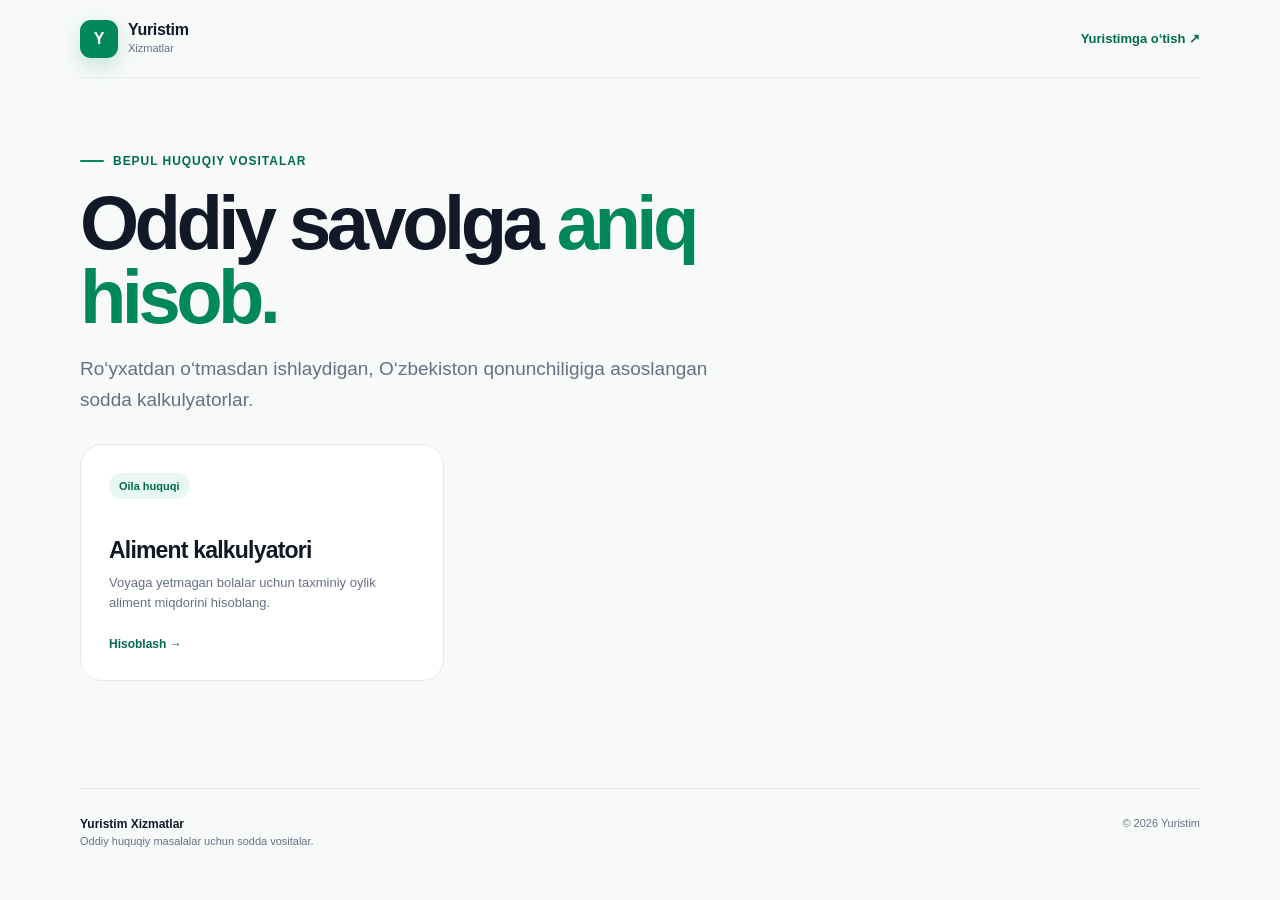
==== index.html @ b0493b4a "feat: add aliment calculator" ====
<!doctype html>
<html lang="uz">
<head>
  <meta charset="utf-8" />
  <meta name="viewport" content="width=device-width,initial-scale=1" />
  <meta name="theme-color" content="#00875A" />
  <title>Yuristim Xizmatlar</title>
  <meta name="description" content="O‘zbekiston qonunchiligiga asoslangan bepul va sodda yuridik kalkulyatorlar." />
  <link rel="canonical" href="https://xizmatlar.yuristim.uz/" />
  <link rel="stylesheet" href="/styles.css" />
</head>
<body>
  <header class="site-header">
    <a class="brand" href="/" aria-label="Yuristim Xizmatlar">
      <span class="brand-mark">Y</span><span><b>Yuristim</b><small>Xizmatlar</small></span>
    </a>
    <a class="header-link" href="https://yuristim.uz">Yuristimga o‘tish <span aria-hidden="true">↗</span></a>
  </header>
  <main class="page-wrap home-wrap">
    <section class="hero home-hero">
      <div class="eyebrow"><span></span> Bepul huquqiy vositalar</div>
      <h1>Oddiy savolga <em>aniq hisob.</em></h1>
      <p>Ro‘yxatdan o‘tmasdan ishlaydigan, O‘zbekiston qonunchiligiga asoslangan sodda kalkulyatorlar.</p>
    </section>
    <section class="service-grid" aria-label="Xizmatlar">
      <a class="service-card" href="/aliment">
        <span class="service-badge">Oila huquqi</span>
        <h2>Aliment kalkulyatori</h2>
        <p>Voyaga yetmagan bolalar uchun taxminiy oylik aliment miqdorini hisoblang.</p>
        <span class="service-action">Hisoblash →</span>
      </a>
    </section>
  </main>
  <footer><div><b>Yuristim Xizmatlar</b><span>Oddiy huquqiy masalalar uchun sodda vositalar.</span></div><span>© 2026 Yuristim</span></footer>
</body>
</html>
---- styles.css ----
:root{--green:#00875a;--green-dark:#006b4f;--mint:#e8f8f1;--mint-2:#f4fcf8;--ink:#111827;--muted:#667085;--line:#e4e9e7;--surface:#fff;--bg:#f7faf8}*{box-sizing:border-box}html{scroll-behavior:smooth}body{margin:0;color:var(--ink);background:var(--bg);font-family:Inter,ui-sans-serif,-apple-system,BlinkMacSystemFont,"Segoe UI",sans-serif;-webkit-font-smoothing:antialiased}a{color:inherit;text-decoration:none}button,input{font:inherit}button{-webkit-tap-highlight-color:transparent}.site-header{width:min(1120px,calc(100% - 32px));margin:0 auto;min-height:78px;display:flex;align-items:center;justify-content:space-between;border-bottom:1px solid rgba(17,24,39,.06)}.brand{display:inline-flex;align-items:center;gap:10px}.brand-mark{width:38px;height:38px;border-radius:11px;display:grid;place-items:center;color:#fff;background:var(--green);font-weight:800;box-shadow:0 8px 20px rgba(0,135,90,.2)}.brand>span:last-child{display:flex;flex-direction:column;line-height:1.05}.brand b{font-size:16px;letter-spacing:-.02em}.brand small{margin-top:4px;color:var(--muted);font-size:11px}.header-link{font-size:13px;color:var(--green-dark);font-weight:700}.page-wrap{width:min(1120px,calc(100% - 32px));margin:0 auto}.hero{max-width:800px;padding:76px 0 40px}.eyebrow{display:flex;align-items:center;gap:9px;color:var(--green-dark);font-size:12px;font-weight:800;text-transform:uppercase;letter-spacing:.08em}.eyebrow span{width:24px;height:2px;background:var(--green);border-radius:99px}.hero h1{margin:18px 0;font-size:clamp(44px,8vw,76px);line-height:.98;letter-spacing:-.06em}.hero h1 em{color:var(--green);font-style:normal}.hero>p{max-width:680px;margin:0;color:var(--muted);font-size:clamp(16px,2.4vw,19px);line-height:1.65}.hero-meta{margin-top:24px;display:flex;flex-wrap:wrap;gap:10px 20px;color:#475467;font-size:13px}.home-wrap{min-height:calc(100vh - 190px)}.home-hero{padding-bottom:28px}.service-grid{display:grid;grid-template-columns:repeat(3,1fr);gap:14px;padding-bottom:80px}.service-card{display:block;min-height:230px;padding:28px;border:1px solid var(--line);border-radius:22px;background:#fff;transition:.18s ease}.service-card:hover{transform:translateY(-2px);border-color:#badfce;box-shadow:0 18px 45px rgba(16,41,31,.07)}.service-badge,.card-kicker,.law-number{display:inline-flex;padding:7px 10px;border-radius:999px;color:var(--green-dark);background:var(--mint);font-size:11px;font-weight:800}.service-card h2{margin:38px 0 9px;font-size:23px;letter-spacing:-.035em}.service-card p{margin:0;color:var(--muted);line-height:1.55;font-size:13px}.service-action{display:inline-block;margin-top:24px;color:var(--green-dark);font-size:12px;font-weight:800}.calculator-shell{display:grid;grid-template-columns:minmax(0,1.16fr) minmax(320px,.84fr);gap:22px;align-items:start;margin:18px 0 104px}.calculator-card,.result-card{background:var(--surface);border:1px solid var(--line);border-radius:26px;box-shadow:0 18px 60px rgba(16,41,31,.06)}.calculator-card{padding:34px}.calculator-card h2{margin:18px 0 8px;font-size:30px;letter-spacing:-.035em}.card-lead{margin:0 0 28px;color:var(--muted);line-height:1.55;font-size:14px}.calculator-form{display:grid;gap:24px}.field{display:grid;gap:9px}.field>span,.field legend{font-size:13px;font-weight:750}.field small{color:var(--muted);font-size:11px;line-height:1.45}.fieldset-reset{border:0;padding:0;margin:0;min-width:0}.fieldset-reset legend{margin-bottom:10px}.money-input{height:58px;border:1px solid #d8dfdc;border-radius:15px;display:flex;align-items:center;background:#fff;transition:.18s ease}.money-input:focus-within{border-color:var(--green);box-shadow:0 0 0 4px rgba(0,135,90,.1)}.money-input input{min-width:0;width:100%;border:0;outline:0;background:transparent;padding:0 14px;font-weight:750;font-size:18px;color:var(--ink)}.money-input>span{padding-right:14px;color:var(--muted);font-size:13px;white-space:nowrap}.preset-row{display:flex;flex-wrap:wrap;gap:7px;margin-top:-14px}.preset{border:1px solid var(--line);background:#fafcfb;color:#475467;border-radius:9px;padding:6px 10px;font-size:11px;cursor:pointer}.preset:hover{border-color:#b8cec5;color:var(--green-dark)}.stepper{display:grid;grid-template-columns:52px 1fr 52px;gap:8px;align-items:stretch}.stepper button{border:1px solid var(--line);background:#f7faf8;border-radius:13px;font-size:22px;color:var(--green-dark);font-weight:700;cursor:pointer}.stepper button:disabled{opacity:.35;cursor:not-allowed}.stepper div{min-height:56px;display:flex;align-items:center;justify-content:center;gap:8px;border:1px solid #d8dfdc;border-radius:13px;background:#fff}.stepper strong{font-size:22px;letter-spacing:-.03em}.stepper span{color:var(--muted);font-size:12px}.radio-grid{display:grid;grid-template-columns:1fr 1fr;gap:10px}.radio-card{position:relative;display:flex;gap:10px;min-height:80px;padding:14px;border:1px solid var(--line);border-radius:14px;cursor:pointer;background:#fff}.radio-card.selected{border-color:var(--green);background:var(--mint-2);box-shadow:inset 0 0 0 1px var(--green)}.radio-card input{accent-color:var(--green);margin:2px 0 0}.radio-card span{display:flex;flex-direction:column;gap:5px}.radio-card b{font-size:13px}.radio-card small{font-size:10.5px}.primary-button{height:56px;border:0;border-radius:15px;color:#fff;background:var(--green);font-weight:800;cursor:pointer;box-shadow:0 10px 26px rgba(0,135,90,.2);transition:.18s ease}.primary-button:hover{background:var(--green-dark);transform:translateY(-1px)}.primary-button:active{transform:translateY(0)}.result-card{position:sticky;top:18px;overflow:hidden;padding:32px;background:linear-gradient(160deg,#0b251c 0%,#071812 100%);border-color:rgba(255,255,255,.08);color:#fff}.result-label{color:#9fd7c3;font-size:12px;font-weight:800;text-transform:uppercase;letter-spacing:.08em}.result-amount{margin-top:12px;font-size:clamp(34px,5vw,50px);font-weight:850;letter-spacing:-.055em;line-height:1}.result-caption{margin-top:8px;color:#99aaa4;font-size:12px}.result-grid{grid-template-columns:1fr 1fr;gap:10px;margin:28px 0 18px}.result-grid:not([hidden]){display:grid}.result-grid div{padding:14px;border-radius:13px;background:rgba(255,255,255,.06);border:1px solid rgba(255,255,255,.07)}.result-grid span,.result-grid b{display:block}.result-grid span{color:#9baba5;font-size:10px;margin-bottom:6px}.result-grid b{font-size:13px}.notice{display:grid;gap:6px;margin-top:10px;padding:14px;background:rgba(98,203,163,.09);border:1px solid rgba(98,203,163,.17);border-radius:13px}.notice[hidden]{display:none}.notice b{font-size:12px;color:#c5f0e0}.notice span{font-size:10.5px;line-height:1.5;color:#9fb1aa}.notice-amber{background:rgba(245,183,48,.08);border-color:rgba(245,183,48,.18)}.notice-amber b{color:#ffe4a1}.minimum-box{margin-top:18px;padding-top:18px;border-top:1px solid rgba(255,255,255,.1);display:grid;gap:5px}.minimum-box span,.minimum-box small{color:#93a59e;font-size:10px}.minimum-box b{font-size:14px}.legal-section,.faq-section{margin:0 0 92px}.section-heading{max-width:700px;margin-bottom:30px}.section-heading h2{margin:13px 0 10px;font-size:clamp(30px,5vw,46px);letter-spacing:-.045em}.section-heading p{color:var(--muted);line-height:1.6}.section-heading.compact{margin-bottom:20px}.law-grid{display:grid;grid-template-columns:repeat(3,1fr);gap:13px}.law-card{min-height:220px;padding:24px;background:#fff;border:1px solid var(--line);border-radius:19px}.law-card.featured{background:var(--mint-2);border-color:#bfe9d8}.law-number{padding:6px 8px;border-radius:8px;font-size:10px}.law-card h3{margin:30px 0 8px;font-size:18px;letter-spacing:-.025em}.law-card p{margin:0;color:var(--muted);line-height:1.55;font-size:12.5px}.source-row{display:flex;gap:12px;flex-wrap:wrap;margin-top:18px}.source-row a{color:var(--green-dark);font-size:12px;font-weight:750;border-bottom:1px solid #a6d8c6;padding-bottom:2px}.disclaimer{margin:0 0 92px;display:flex;gap:18px;padding:24px;background:#fff;border:1px solid var(--line);border-radius:18px}.disclaimer-icon{flex:0 0 34px;width:34px;height:34px;border-radius:50%;display:grid;place-items:center;background:var(--mint);color:var(--green-dark);font-family:Georgia,serif;font-weight:700}.disclaimer h2{margin:2px 0 7px;font-size:15px}.disclaimer p{margin:0;color:var(--muted);font-size:12px;line-height:1.6}.faq-list{display:grid;gap:9px}.faq-list details{background:#fff;border:1px solid var(--line);border-radius:15px;padding:0 18px}.faq-list summary{min-height:58px;display:flex;align-items:center;justify-content:space-between;gap:16px;cursor:pointer;list-style:none;font-size:13px;font-weight:750}.faq-list summary::-webkit-details-marker{display:none}.faq-list summary span{color:var(--green);font-size:20px;font-weight:400;transition:transform .2s ease}.faq-list details[open] summary span{transform:rotate(45deg)}.faq-list p{margin:-3px 0 18px;max-width:760px;color:var(--muted);font-size:12px;line-height:1.6}footer{width:min(1120px,calc(100% - 32px));margin:0 auto;padding:28px 0 36px;border-top:1px solid var(--line);display:flex;justify-content:space-between;gap:20px;color:var(--muted);font-size:11px}footer div{display:flex;flex-direction:column;gap:4px}footer b{color:var(--ink);font-size:12px}@media(max-width:820px){.hero{padding-top:52px}.calculator-shell{grid-template-columns:1fr;margin-bottom:82px}.result-card{position:static}.law-grid,.service-grid{grid-template-columns:1fr 1fr}}@media(max-width:560px){.site-header,.page-wrap,footer{width:min(100% - 24px,1120px)}.site-header{min-height:68px}.header-link{font-size:11px}.hero{padding:44px 0 28px}.hero h1{font-size:48px}.hero-meta{display:grid;gap:7px}.calculator-card,.result-card{border-radius:20px}.calculator-card{padding:22px 18px}.result-card{padding:24px 20px}.radio-grid,.law-grid,.service-grid{grid-template-columns:1fr}.law-card{min-height:auto}.law-card h3{margin-top:24px}.disclaimer{padding:18px}footer{flex-direction:column}}@media(prefers-reduced-motion:reduce){*,*:before,*:after{scroll-behavior:auto!important;transition:none!important}}
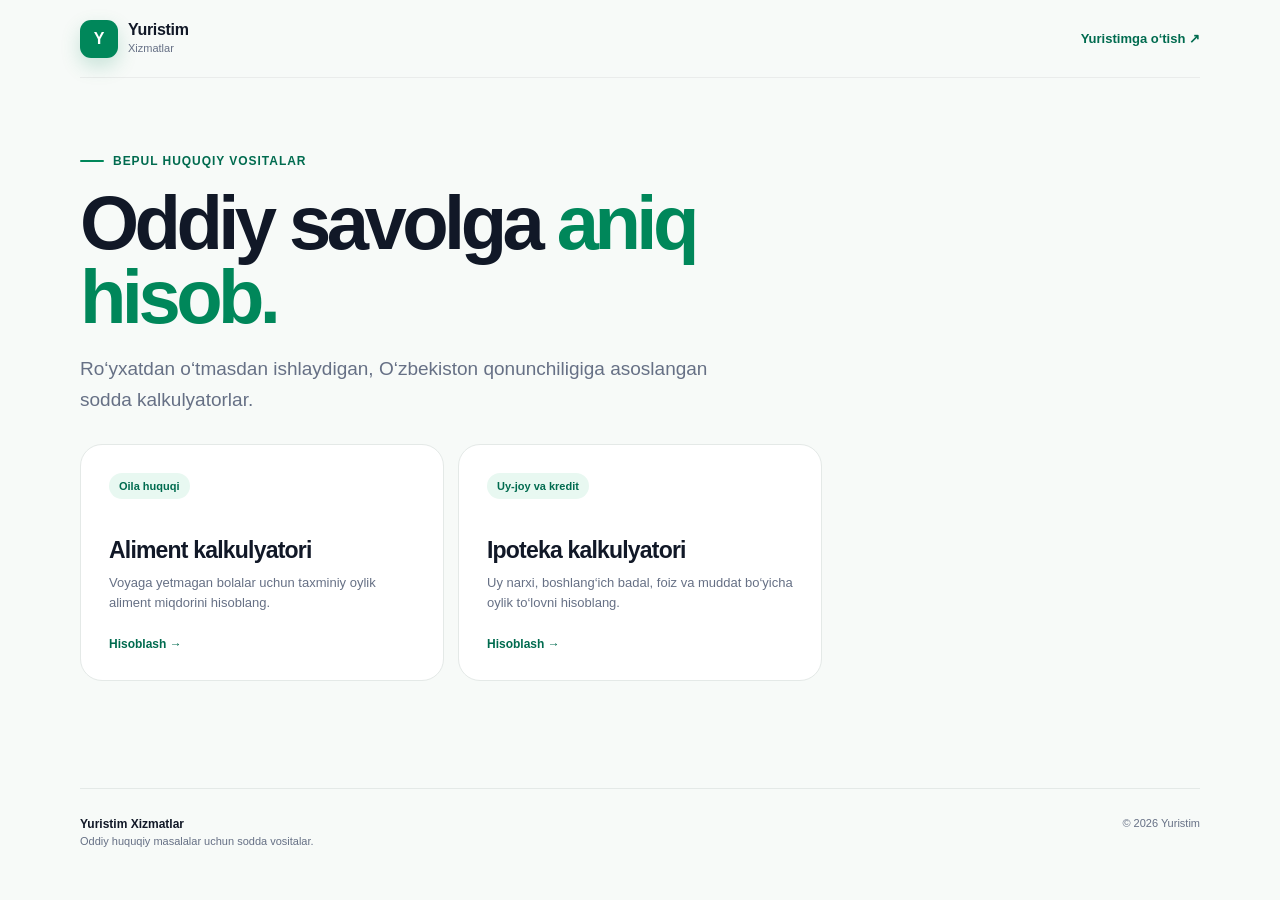
==== commit 4c6affb6: "feat: add ipateka calculator" ====
--- a/index.html
+++ b/index.html
@@ -29,6 +29,12 @@
         <p>Voyaga yetmagan bolalar uchun taxminiy oylik aliment miqdorini hisoblang.</p>
         <span class="service-action">Hisoblash →</span>
       </a>
+      <a class="service-card" href="/ipateka">
+        <span class="service-badge">Uy-joy va kredit</span>
+        <h2>Ipoteka kalkulyatori</h2>
+        <p>Uy narxi, boshlang‘ich badal, foiz va muddat bo‘yicha oylik to‘lovni hisoblang.</p>
+        <span class="service-action">Hisoblash →</span>
+      </a>
     </section>
   </main>
   <footer><div><b>Yuristim Xizmatlar</b><span>Oddiy huquqiy masalalar uchun sodda vositalar.</span></div><span>© 2026 Yuristim</span></footer>
--- a/styles.css
+++ b/styles.css
@@ -1 +1,2 @@
 :root{--green:#00875a;--green-dark:#006b4f;--mint:#e8f8f1;--mint-2:#f4fcf8;--ink:#111827;--muted:#667085;--line:#e4e9e7;--surface:#fff;--bg:#f7faf8}*{box-sizing:border-box}html{scroll-behavior:smooth}body{margin:0;color:var(--ink);background:var(--bg);font-family:Inter,ui-sans-serif,-apple-system,BlinkMacSystemFont,"Segoe UI",sans-serif;-webkit-font-smoothing:antialiased}a{color:inherit;text-decoration:none}button,input{font:inherit}button{-webkit-tap-highlight-color:transparent}.site-header{width:min(1120px,calc(100% - 32px));margin:0 auto;min-height:78px;display:flex;align-items:center;justify-content:space-between;border-bottom:1px solid rgba(17,24,39,.06)}.brand{display:inline-flex;align-items:center;gap:10px}.brand-mark{width:38px;height:38px;border-radius:11px;display:grid;place-items:center;color:#fff;background:var(--green);font-weight:800;box-shadow:0 8px 20px rgba(0,135,90,.2)}.brand>span:last-child{display:flex;flex-direction:column;line-height:1.05}.brand b{font-size:16px;letter-spacing:-.02em}.brand small{margin-top:4px;color:var(--muted);font-size:11px}.header-link{font-size:13px;color:var(--green-dark);font-weight:700}.page-wrap{width:min(1120px,calc(100% - 32px));margin:0 auto}.hero{max-width:800px;padding:76px 0 40px}.eyebrow{display:flex;align-items:center;gap:9px;color:var(--green-dark);font-size:12px;font-weight:800;text-transform:uppercase;letter-spacing:.08em}.eyebrow span{width:24px;height:2px;background:var(--green);border-radius:99px}.hero h1{margin:18px 0;font-size:clamp(44px,8vw,76px);line-height:.98;letter-spacing:-.06em}.hero h1 em{color:var(--green);font-style:normal}.hero>p{max-width:680px;margin:0;color:var(--muted);font-size:clamp(16px,2.4vw,19px);line-height:1.65}.hero-meta{margin-top:24px;display:flex;flex-wrap:wrap;gap:10px 20px;color:#475467;font-size:13px}.home-wrap{min-height:calc(100vh - 190px)}.home-hero{padding-bottom:28px}.service-grid{display:grid;grid-template-columns:repeat(3,1fr);gap:14px;padding-bottom:80px}.service-card{display:block;min-height:230px;padding:28px;border:1px solid var(--line);border-radius:22px;background:#fff;transition:.18s ease}.service-card:hover{transform:translateY(-2px);border-color:#badfce;box-shadow:0 18px 45px rgba(16,41,31,.07)}.service-badge,.card-kicker,.law-number{display:inline-flex;padding:7px 10px;border-radius:999px;color:var(--green-dark);background:var(--mint);font-size:11px;font-weight:800}.service-card h2{margin:38px 0 9px;font-size:23px;letter-spacing:-.035em}.service-card p{margin:0;color:var(--muted);line-height:1.55;font-size:13px}.service-action{display:inline-block;margin-top:24px;color:var(--green-dark);font-size:12px;font-weight:800}.calculator-shell{display:grid;grid-template-columns:minmax(0,1.16fr) minmax(320px,.84fr);gap:22px;align-items:start;margin:18px 0 104px}.calculator-card,.result-card{background:var(--surface);border:1px solid var(--line);border-radius:26px;box-shadow:0 18px 60px rgba(16,41,31,.06)}.calculator-card{padding:34px}.calculator-card h2{margin:18px 0 8px;font-size:30px;letter-spacing:-.035em}.card-lead{margin:0 0 28px;color:var(--muted);line-height:1.55;font-size:14px}.calculator-form{display:grid;gap:24px}.field{display:grid;gap:9px}.field>span,.field legend{font-size:13px;font-weight:750}.field small{color:var(--muted);font-size:11px;line-height:1.45}.fieldset-reset{border:0;padding:0;margin:0;min-width:0}.fieldset-reset legend{margin-bottom:10px}.money-input{height:58px;border:1px solid #d8dfdc;border-radius:15px;display:flex;align-items:center;background:#fff;transition:.18s ease}.money-input:focus-within{border-color:var(--green);box-shadow:0 0 0 4px rgba(0,135,90,.1)}.money-input input{min-width:0;width:100%;border:0;outline:0;background:transparent;padding:0 14px;font-weight:750;font-size:18px;color:var(--ink)}.money-input>span{padding-right:14px;color:var(--muted);font-size:13px;white-space:nowrap}.preset-row{display:flex;flex-wrap:wrap;gap:7px;margin-top:-14px}.preset{border:1px solid var(--line);background:#fafcfb;color:#475467;border-radius:9px;padding:6px 10px;font-size:11px;cursor:pointer}.preset:hover{border-color:#b8cec5;color:var(--green-dark)}.stepper{display:grid;grid-template-columns:52px 1fr 52px;gap:8px;align-items:stretch}.stepper button{border:1px solid var(--line);background:#f7faf8;border-radius:13px;font-size:22px;color:var(--green-dark);font-weight:700;cursor:pointer}.stepper button:disabled{opacity:.35;cursor:not-allowed}.stepper div{min-height:56px;display:flex;align-items:center;justify-content:center;gap:8px;border:1px solid #d8dfdc;border-radius:13px;background:#fff}.stepper strong{font-size:22px;letter-spacing:-.03em}.stepper span{color:var(--muted);font-size:12px}.radio-grid{display:grid;grid-template-columns:1fr 1fr;gap:10px}.radio-card{position:relative;display:flex;gap:10px;min-height:80px;padding:14px;border:1px solid var(--line);border-radius:14px;cursor:pointer;background:#fff}.radio-card.selected{border-color:var(--green);background:var(--mint-2);box-shadow:inset 0 0 0 1px var(--green)}.radio-card input{accent-color:var(--green);margin:2px 0 0}.radio-card span{display:flex;flex-direction:column;gap:5px}.radio-card b{font-size:13px}.radio-card small{font-size:10.5px}.primary-button{height:56px;border:0;border-radius:15px;color:#fff;background:var(--green);font-weight:800;cursor:pointer;box-shadow:0 10px 26px rgba(0,135,90,.2);transition:.18s ease}.primary-button:hover{background:var(--green-dark);transform:translateY(-1px)}.primary-button:active{transform:translateY(0)}.result-card{position:sticky;top:18px;overflow:hidden;padding:32px;background:linear-gradient(160deg,#0b251c 0%,#071812 100%);border-color:rgba(255,255,255,.08);color:#fff}.result-label{color:#9fd7c3;font-size:12px;font-weight:800;text-transform:uppercase;letter-spacing:.08em}.result-amount{margin-top:12px;font-size:clamp(34px,5vw,50px);font-weight:850;letter-spacing:-.055em;line-height:1}.result-caption{margin-top:8px;color:#99aaa4;font-size:12px}.result-grid{grid-template-columns:1fr 1fr;gap:10px;margin:28px 0 18px}.result-grid:not([hidden]){display:grid}.result-grid div{padding:14px;border-radius:13px;background:rgba(255,255,255,.06);border:1px solid rgba(255,255,255,.07)}.result-grid span,.result-grid b{display:block}.result-grid span{color:#9baba5;font-size:10px;margin-bottom:6px}.result-grid b{font-size:13px}.notice{display:grid;gap:6px;margin-top:10px;padding:14px;background:rgba(98,203,163,.09);border:1px solid rgba(98,203,163,.17);border-radius:13px}.notice[hidden]{display:none}.notice b{font-size:12px;color:#c5f0e0}.notice span{font-size:10.5px;line-height:1.5;color:#9fb1aa}.notice-amber{background:rgba(245,183,48,.08);border-color:rgba(245,183,48,.18)}.notice-amber b{color:#ffe4a1}.minimum-box{margin-top:18px;padding-top:18px;border-top:1px solid rgba(255,255,255,.1);display:grid;gap:5px}.minimum-box span,.minimum-box small{color:#93a59e;font-size:10px}.minimum-box b{font-size:14px}.legal-section,.faq-section{margin:0 0 92px}.section-heading{max-width:700px;margin-bottom:30px}.section-heading h2{margin:13px 0 10px;font-size:clamp(30px,5vw,46px);letter-spacing:-.045em}.section-heading p{color:var(--muted);line-height:1.6}.section-heading.compact{margin-bottom:20px}.law-grid{display:grid;grid-template-columns:repeat(3,1fr);gap:13px}.law-card{min-height:220px;padding:24px;background:#fff;border:1px solid var(--line);border-radius:19px}.law-card.featured{background:var(--mint-2);border-color:#bfe9d8}.law-number{padding:6px 8px;border-radius:8px;font-size:10px}.law-card h3{margin:30px 0 8px;font-size:18px;letter-spacing:-.025em}.law-card p{margin:0;color:var(--muted);line-height:1.55;font-size:12.5px}.source-row{display:flex;gap:12px;flex-wrap:wrap;margin-top:18px}.source-row a{color:var(--green-dark);font-size:12px;font-weight:750;border-bottom:1px solid #a6d8c6;padding-bottom:2px}.disclaimer{margin:0 0 92px;display:flex;gap:18px;padding:24px;background:#fff;border:1px solid var(--line);border-radius:18px}.disclaimer-icon{flex:0 0 34px;width:34px;height:34px;border-radius:50%;display:grid;place-items:center;background:var(--mint);color:var(--green-dark);font-family:Georgia,serif;font-weight:700}.disclaimer h2{margin:2px 0 7px;font-size:15px}.disclaimer p{margin:0;color:var(--muted);font-size:12px;line-height:1.6}.faq-list{display:grid;gap:9px}.faq-list details{background:#fff;border:1px solid var(--line);border-radius:15px;padding:0 18px}.faq-list summary{min-height:58px;display:flex;align-items:center;justify-content:space-between;gap:16px;cursor:pointer;list-style:none;font-size:13px;font-weight:750}.faq-list summary::-webkit-details-marker{display:none}.faq-list summary span{color:var(--green);font-size:20px;font-weight:400;transition:transform .2s ease}.faq-list details[open] summary span{transform:rotate(45deg)}.faq-list p{margin:-3px 0 18px;max-width:760px;color:var(--muted);font-size:12px;line-height:1.6}footer{width:min(1120px,calc(100% - 32px));margin:0 auto;padding:28px 0 36px;border-top:1px solid var(--line);display:flex;justify-content:space-between;gap:20px;color:var(--muted);font-size:11px}footer div{display:flex;flex-direction:column;gap:4px}footer b{color:var(--ink);font-size:12px}@media(max-width:820px){.hero{padding-top:52px}.calculator-shell{grid-template-columns:1fr;margin-bottom:82px}.result-card{position:static}.law-grid,.service-grid{grid-template-columns:1fr 1fr}}@media(max-width:560px){.site-header,.page-wrap,footer{width:min(100% - 24px,1120px)}.site-header{min-height:68px}.header-link{font-size:11px}.hero{padding:44px 0 28px}.hero h1{font-size:48px}.hero-meta{display:grid;gap:7px}.calculator-card,.result-card{border-radius:20px}.calculator-card{padding:22px 18px}.result-card{padding:24px 20px}.radio-grid,.law-grid,.service-grid{grid-template-columns:1fr}.law-card{min-height:auto}.law-card h3{margin-top:24px}.disclaimer{padding:18px}footer{flex-direction:column}}@media(prefers-reduced-motion:reduce){*,*:before,*:after{scroll-behavior:auto!important;transition:none!important}}
+.dual-field{display:grid;grid-template-columns:1fr 1fr;gap:12px}.compact-input input{font-size:16px}.range-head,.range-scale{display:flex;align-items:center;justify-content:space-between}.range-head b{font-size:18px;letter-spacing:-.025em}.range-head span,.range-scale{color:var(--muted);font-size:11px}.range-input{width:100%;height:6px;border:0;border-radius:999px;appearance:none;background:#dfe8e4;outline:0;accent-color:var(--green)}.range-input::-webkit-slider-thumb{appearance:none;width:22px;height:22px;border-radius:50%;background:var(--green);border:4px solid #fff;box-shadow:0 2px 10px rgba(0,87,58,.25);cursor:pointer}.range-input::-moz-range-thumb{width:16px;height:16px;border-radius:50%;background:var(--green);border:4px solid #fff;box-shadow:0 2px 10px rgba(0,87,58,.25);cursor:pointer}@media(max-width:560px){.dual-field{grid-template-columns:1fr}}
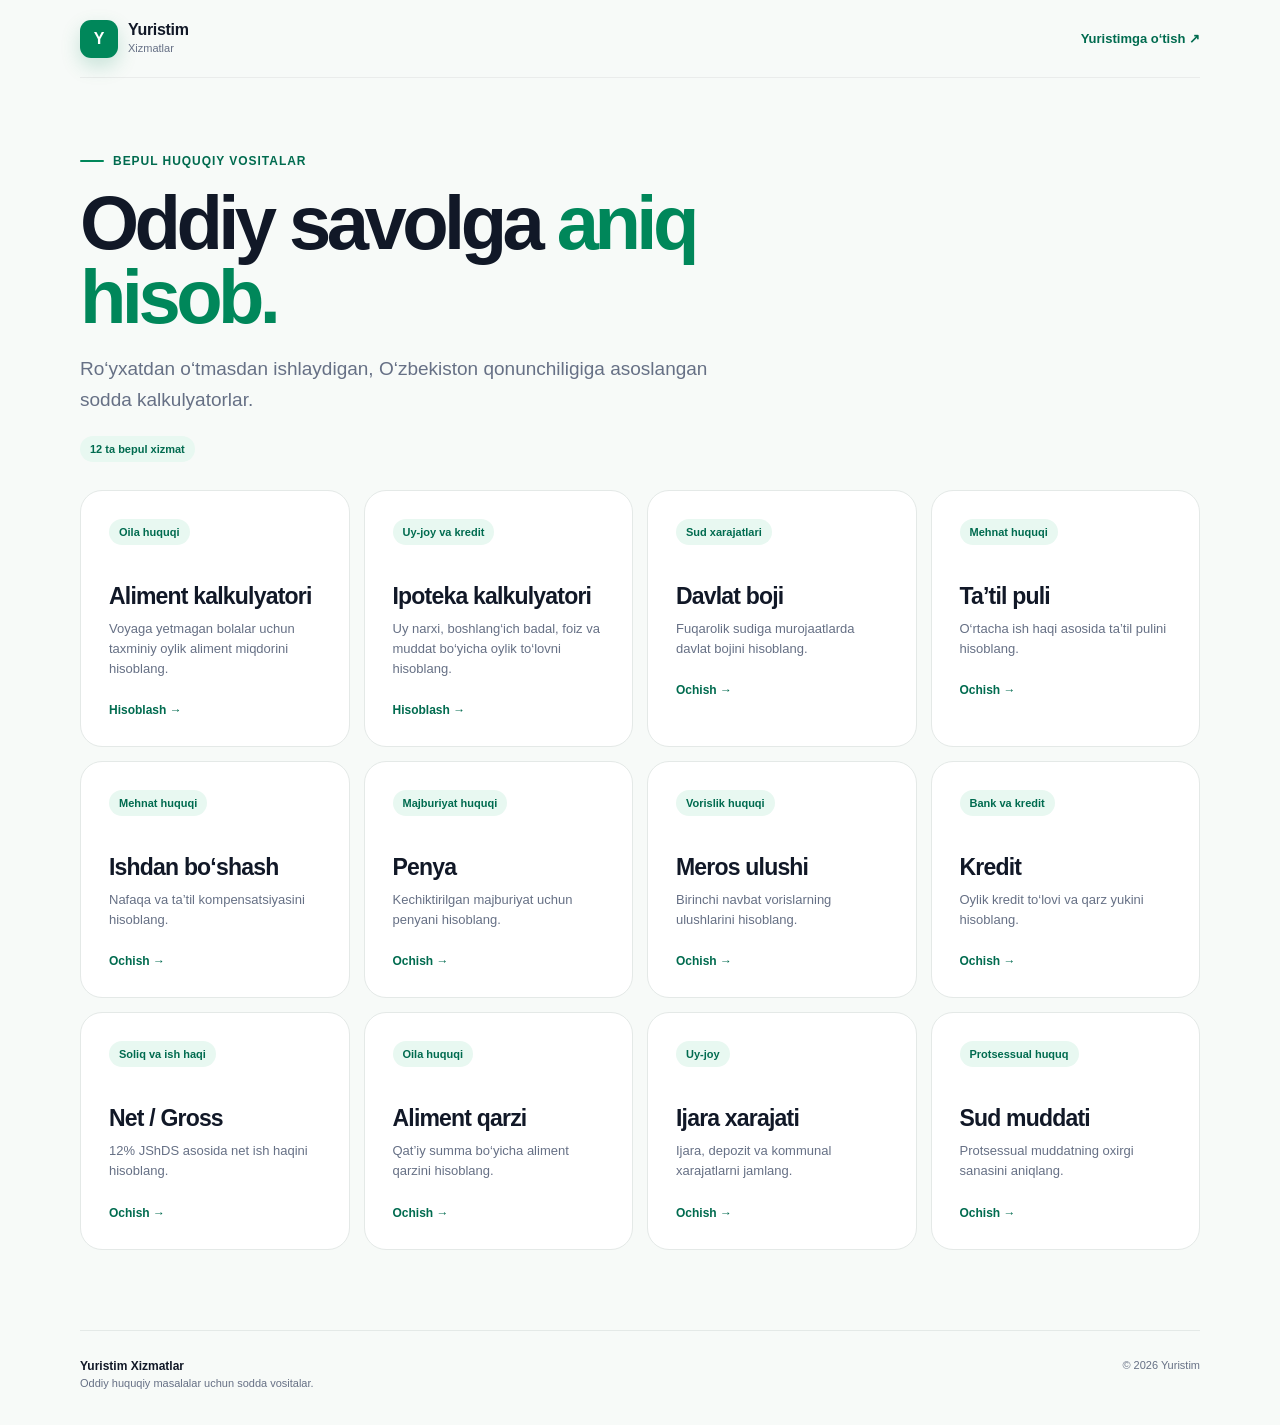
==== commit a9c7ead5: "feat: add top 10 legal utility pages" ====
--- a/index.html
+++ b/index.html
@@ -20,7 +20,7 @@
     <section class="hero home-hero">
       <div class="eyebrow"><span></span> Bepul huquqiy vositalar</div>
       <h1>Oddiy savolga <em>aniq hisob.</em></h1>
-      <p>Ro‘yxatdan o‘tmasdan ishlaydigan, O‘zbekiston qonunchiligiga asoslangan sodda kalkulyatorlar.</p>
+      <p>Ro‘yxatdan o‘tmasdan ishlaydigan, O‘zbekiston qonunchiligiga asoslangan sodda kalkulyatorlar.</p><span class="tool-count">12 ta bepul xizmat</span>
     </section>
     <section class="service-grid" aria-label="Xizmatlar">
       <a class="service-card" href="/aliment">
@@ -35,6 +35,16 @@
         <p>Uy narxi, boshlang‘ich badal, foiz va muddat bo‘yicha oylik to‘lovni hisoblang.</p>
         <span class="service-action">Hisoblash →</span>
       </a>
+      <a class="service-card" href="/davlat-boji"><span class="service-badge">Sud xarajatlari</span><h2>Davlat boji</h2><p>Fuqarolik sudiga murojaatlarda davlat bojini hisoblang.</p><span class="service-action">Ochish →</span></a>
+      <a class="service-card" href="/tatil-puli"><span class="service-badge">Mehnat huquqi</span><h2>Ta’til puli</h2><p>O‘rtacha ish haqi asosida ta’til pulini hisoblang.</p><span class="service-action">Ochish →</span></a>
+      <a class="service-card" href="/ishdan-boshash"><span class="service-badge">Mehnat huquqi</span><h2>Ishdan bo‘shash</h2><p>Nafaqa va ta’til kompensatsiyasini hisoblang.</p><span class="service-action">Ochish →</span></a>
+      <a class="service-card" href="/penya"><span class="service-badge">Majburiyat huquqi</span><h2>Penya</h2><p>Kechiktirilgan majburiyat uchun penyani hisoblang.</p><span class="service-action">Ochish →</span></a>
+      <a class="service-card" href="/meros"><span class="service-badge">Vorislik huquqi</span><h2>Meros ulushi</h2><p>Birinchi navbat vorislarning ulushlarini hisoblang.</p><span class="service-action">Ochish →</span></a>
+      <a class="service-card" href="/kredit"><span class="service-badge">Bank va kredit</span><h2>Kredit</h2><p>Oylik kredit to‘lovi va qarz yukini hisoblang.</p><span class="service-action">Ochish →</span></a>
+      <a class="service-card" href="/ish-haqi"><span class="service-badge">Soliq va ish haqi</span><h2>Net / Gross</h2><p>12% JShDS asosida net ish haqini hisoblang.</p><span class="service-action">Ochish →</span></a>
+      <a class="service-card" href="/aliment-qarzi"><span class="service-badge">Oila huquqi</span><h2>Aliment qarzi</h2><p>Qat’iy summa bo‘yicha aliment qarzini hisoblang.</p><span class="service-action">Ochish →</span></a>
+      <a class="service-card" href="/ijara"><span class="service-badge">Uy-joy</span><h2>Ijara xarajati</h2><p>Ijara, depozit va kommunal xarajatlarni jamlang.</p><span class="service-action">Ochish →</span></a>
+      <a class="service-card" href="/sud-muddati"><span class="service-badge">Protsessual huquq</span><h2>Sud muddati</h2><p>Protsessual muddatning oxirgi sanasini aniqlang.</p><span class="service-action">Ochish →</span></a>
     </section>
   </main>
   <footer><div><b>Yuristim Xizmatlar</b><span>Oddiy huquqiy masalalar uchun sodda vositalar.</span></div><span>© 2026 Yuristim</span></footer>
--- a/styles.css
+++ b/styles.css
@@ -1,2 +1,3 @@
 :root{--green:#00875a;--green-dark:#006b4f;--mint:#e8f8f1;--mint-2:#f4fcf8;--ink:#111827;--muted:#667085;--line:#e4e9e7;--surface:#fff;--bg:#f7faf8}*{box-sizing:border-box}html{scroll-behavior:smooth}body{margin:0;color:var(--ink);background:var(--bg);font-family:Inter,ui-sans-serif,-apple-system,BlinkMacSystemFont,"Segoe UI",sans-serif;-webkit-font-smoothing:antialiased}a{color:inherit;text-decoration:none}button,input{font:inherit}button{-webkit-tap-highlight-color:transparent}.site-header{width:min(1120px,calc(100% - 32px));margin:0 auto;min-height:78px;display:flex;align-items:center;justify-content:space-between;border-bottom:1px solid rgba(17,24,39,.06)}.brand{display:inline-flex;align-items:center;gap:10px}.brand-mark{width:38px;height:38px;border-radius:11px;display:grid;place-items:center;color:#fff;background:var(--green);font-weight:800;box-shadow:0 8px 20px rgba(0,135,90,.2)}.brand>span:last-child{display:flex;flex-direction:column;line-height:1.05}.brand b{font-size:16px;letter-spacing:-.02em}.brand small{margin-top:4px;color:var(--muted);font-size:11px}.header-link{font-size:13px;color:var(--green-dark);font-weight:700}.page-wrap{width:min(1120px,calc(100% - 32px));margin:0 auto}.hero{max-width:800px;padding:76px 0 40px}.eyebrow{display:flex;align-items:center;gap:9px;color:var(--green-dark);font-size:12px;font-weight:800;text-transform:uppercase;letter-spacing:.08em}.eyebrow span{width:24px;height:2px;background:var(--green);border-radius:99px}.hero h1{margin:18px 0;font-size:clamp(44px,8vw,76px);line-height:.98;letter-spacing:-.06em}.hero h1 em{color:var(--green);font-style:normal}.hero>p{max-width:680px;margin:0;color:var(--muted);font-size:clamp(16px,2.4vw,19px);line-height:1.65}.hero-meta{margin-top:24px;display:flex;flex-wrap:wrap;gap:10px 20px;color:#475467;font-size:13px}.home-wrap{min-height:calc(100vh - 190px)}.home-hero{padding-bottom:28px}.service-grid{display:grid;grid-template-columns:repeat(3,1fr);gap:14px;padding-bottom:80px}.service-card{display:block;min-height:230px;padding:28px;border:1px solid var(--line);border-radius:22px;background:#fff;transition:.18s ease}.service-card:hover{transform:translateY(-2px);border-color:#badfce;box-shadow:0 18px 45px rgba(16,41,31,.07)}.service-badge,.card-kicker,.law-number{display:inline-flex;padding:7px 10px;border-radius:999px;color:var(--green-dark);background:var(--mint);font-size:11px;font-weight:800}.service-card h2{margin:38px 0 9px;font-size:23px;letter-spacing:-.035em}.service-card p{margin:0;color:var(--muted);line-height:1.55;font-size:13px}.service-action{display:inline-block;margin-top:24px;color:var(--green-dark);font-size:12px;font-weight:800}.calculator-shell{display:grid;grid-template-columns:minmax(0,1.16fr) minmax(320px,.84fr);gap:22px;align-items:start;margin:18px 0 104px}.calculator-card,.result-card{background:var(--surface);border:1px solid var(--line);border-radius:26px;box-shadow:0 18px 60px rgba(16,41,31,.06)}.calculator-card{padding:34px}.calculator-card h2{margin:18px 0 8px;font-size:30px;letter-spacing:-.035em}.card-lead{margin:0 0 28px;color:var(--muted);line-height:1.55;font-size:14px}.calculator-form{display:grid;gap:24px}.field{display:grid;gap:9px}.field>span,.field legend{font-size:13px;font-weight:750}.field small{color:var(--muted);font-size:11px;line-height:1.45}.fieldset-reset{border:0;padding:0;margin:0;min-width:0}.fieldset-reset legend{margin-bottom:10px}.money-input{height:58px;border:1px solid #d8dfdc;border-radius:15px;display:flex;align-items:center;background:#fff;transition:.18s ease}.money-input:focus-within{border-color:var(--green);box-shadow:0 0 0 4px rgba(0,135,90,.1)}.money-input input{min-width:0;width:100%;border:0;outline:0;background:transparent;padding:0 14px;font-weight:750;font-size:18px;color:var(--ink)}.money-input>span{padding-right:14px;color:var(--muted);font-size:13px;white-space:nowrap}.preset-row{display:flex;flex-wrap:wrap;gap:7px;margin-top:-14px}.preset{border:1px solid var(--line);background:#fafcfb;color:#475467;border-radius:9px;padding:6px 10px;font-size:11px;cursor:pointer}.preset:hover{border-color:#b8cec5;color:var(--green-dark)}.stepper{display:grid;grid-template-columns:52px 1fr 52px;gap:8px;align-items:stretch}.stepper button{border:1px solid var(--line);background:#f7faf8;border-radius:13px;font-size:22px;color:var(--green-dark);font-weight:700;cursor:pointer}.stepper button:disabled{opacity:.35;cursor:not-allowed}.stepper div{min-height:56px;display:flex;align-items:center;justify-content:center;gap:8px;border:1px solid #d8dfdc;border-radius:13px;background:#fff}.stepper strong{font-size:22px;letter-spacing:-.03em}.stepper span{color:var(--muted);font-size:12px}.radio-grid{display:grid;grid-template-columns:1fr 1fr;gap:10px}.radio-card{position:relative;display:flex;gap:10px;min-height:80px;padding:14px;border:1px solid var(--line);border-radius:14px;cursor:pointer;background:#fff}.radio-card.selected{border-color:var(--green);background:var(--mint-2);box-shadow:inset 0 0 0 1px var(--green)}.radio-card input{accent-color:var(--green);margin:2px 0 0}.radio-card span{display:flex;flex-direction:column;gap:5px}.radio-card b{font-size:13px}.radio-card small{font-size:10.5px}.primary-button{height:56px;border:0;border-radius:15px;color:#fff;background:var(--green);font-weight:800;cursor:pointer;box-shadow:0 10px 26px rgba(0,135,90,.2);transition:.18s ease}.primary-button:hover{background:var(--green-dark);transform:translateY(-1px)}.primary-button:active{transform:translateY(0)}.result-card{position:sticky;top:18px;overflow:hidden;padding:32px;background:linear-gradient(160deg,#0b251c 0%,#071812 100%);border-color:rgba(255,255,255,.08);color:#fff}.result-label{color:#9fd7c3;font-size:12px;font-weight:800;text-transform:uppercase;letter-spacing:.08em}.result-amount{margin-top:12px;font-size:clamp(34px,5vw,50px);font-weight:850;letter-spacing:-.055em;line-height:1}.result-caption{margin-top:8px;color:#99aaa4;font-size:12px}.result-grid{grid-template-columns:1fr 1fr;gap:10px;margin:28px 0 18px}.result-grid:not([hidden]){display:grid}.result-grid div{padding:14px;border-radius:13px;background:rgba(255,255,255,.06);border:1px solid rgba(255,255,255,.07)}.result-grid span,.result-grid b{display:block}.result-grid span{color:#9baba5;font-size:10px;margin-bottom:6px}.result-grid b{font-size:13px}.notice{display:grid;gap:6px;margin-top:10px;padding:14px;background:rgba(98,203,163,.09);border:1px solid rgba(98,203,163,.17);border-radius:13px}.notice[hidden]{display:none}.notice b{font-size:12px;color:#c5f0e0}.notice span{font-size:10.5px;line-height:1.5;color:#9fb1aa}.notice-amber{background:rgba(245,183,48,.08);border-color:rgba(245,183,48,.18)}.notice-amber b{color:#ffe4a1}.minimum-box{margin-top:18px;padding-top:18px;border-top:1px solid rgba(255,255,255,.1);display:grid;gap:5px}.minimum-box span,.minimum-box small{color:#93a59e;font-size:10px}.minimum-box b{font-size:14px}.legal-section,.faq-section{margin:0 0 92px}.section-heading{max-width:700px;margin-bottom:30px}.section-heading h2{margin:13px 0 10px;font-size:clamp(30px,5vw,46px);letter-spacing:-.045em}.section-heading p{color:var(--muted);line-height:1.6}.section-heading.compact{margin-bottom:20px}.law-grid{display:grid;grid-template-columns:repeat(3,1fr);gap:13px}.law-card{min-height:220px;padding:24px;background:#fff;border:1px solid var(--line);border-radius:19px}.law-card.featured{background:var(--mint-2);border-color:#bfe9d8}.law-number{padding:6px 8px;border-radius:8px;font-size:10px}.law-card h3{margin:30px 0 8px;font-size:18px;letter-spacing:-.025em}.law-card p{margin:0;color:var(--muted);line-height:1.55;font-size:12.5px}.source-row{display:flex;gap:12px;flex-wrap:wrap;margin-top:18px}.source-row a{color:var(--green-dark);font-size:12px;font-weight:750;border-bottom:1px solid #a6d8c6;padding-bottom:2px}.disclaimer{margin:0 0 92px;display:flex;gap:18px;padding:24px;background:#fff;border:1px solid var(--line);border-radius:18px}.disclaimer-icon{flex:0 0 34px;width:34px;height:34px;border-radius:50%;display:grid;place-items:center;background:var(--mint);color:var(--green-dark);font-family:Georgia,serif;font-weight:700}.disclaimer h2{margin:2px 0 7px;font-size:15px}.disclaimer p{margin:0;color:var(--muted);font-size:12px;line-height:1.6}.faq-list{display:grid;gap:9px}.faq-list details{background:#fff;border:1px solid var(--line);border-radius:15px;padding:0 18px}.faq-list summary{min-height:58px;display:flex;align-items:center;justify-content:space-between;gap:16px;cursor:pointer;list-style:none;font-size:13px;font-weight:750}.faq-list summary::-webkit-details-marker{display:none}.faq-list summary span{color:var(--green);font-size:20px;font-weight:400;transition:transform .2s ease}.faq-list details[open] summary span{transform:rotate(45deg)}.faq-list p{margin:-3px 0 18px;max-width:760px;color:var(--muted);font-size:12px;line-height:1.6}footer{width:min(1120px,calc(100% - 32px));margin:0 auto;padding:28px 0 36px;border-top:1px solid var(--line);display:flex;justify-content:space-between;gap:20px;color:var(--muted);font-size:11px}footer div{display:flex;flex-direction:column;gap:4px}footer b{color:var(--ink);font-size:12px}@media(max-width:820px){.hero{padding-top:52px}.calculator-shell{grid-template-columns:1fr;margin-bottom:82px}.result-card{position:static}.law-grid,.service-grid{grid-template-columns:1fr 1fr}}@media(max-width:560px){.site-header,.page-wrap,footer{width:min(100% - 24px,1120px)}.site-header{min-height:68px}.header-link{font-size:11px}.hero{padding:44px 0 28px}.hero h1{font-size:48px}.hero-meta{display:grid;gap:7px}.calculator-card,.result-card{border-radius:20px}.calculator-card{padding:22px 18px}.result-card{padding:24px 20px}.radio-grid,.law-grid,.service-grid{grid-template-columns:1fr}.law-card{min-height:auto}.law-card h3{margin-top:24px}.disclaimer{padding:18px}footer{flex-direction:column}}@media(prefers-reduced-motion:reduce){*,*:before,*:after{scroll-behavior:auto!important;transition:none!important}}
 .dual-field{display:grid;grid-template-columns:1fr 1fr;gap:12px}.compact-input input{font-size:16px}.range-head,.range-scale{display:flex;align-items:center;justify-content:space-between}.range-head b{font-size:18px;letter-spacing:-.025em}.range-head span,.range-scale{color:var(--muted);font-size:11px}.range-input{width:100%;height:6px;border:0;border-radius:999px;appearance:none;background:#dfe8e4;outline:0;accent-color:var(--green)}.range-input::-webkit-slider-thumb{appearance:none;width:22px;height:22px;border-radius:50%;background:var(--green);border:4px solid #fff;box-shadow:0 2px 10px rgba(0,87,58,.25);cursor:pointer}.range-input::-moz-range-thumb{width:16px;height:16px;border-radius:50%;background:var(--green);border:4px solid #fff;box-shadow:0 2px 10px rgba(0,87,58,.25);cursor:pointer}@media(max-width:560px){.dual-field{grid-template-columns:1fr}}
+.select-input{width:100%;min-height:56px;padding:0 14px;border:1px solid #d8dfdc;border-radius:14px;background:#fff;color:var(--ink);font:inherit;font-size:13px;outline:0}.select-input:focus{border-color:var(--green);box-shadow:0 0 0 4px rgba(0,135,90,.1)}.check-row{display:flex;gap:10px;align-items:flex-start;padding:14px;border:1px solid var(--line);border-radius:13px;background:#fff;color:#475467;font-size:12px;line-height:1.45}.check-row input{margin-top:2px;accent-color:var(--green)}.service-grid{grid-template-columns:repeat(auto-fit,minmax(250px,1fr))}.tool-count{display:inline-flex;margin-top:20px;padding:7px 10px;border-radius:999px;background:var(--mint);color:var(--green-dark);font-size:11px;font-weight:800}
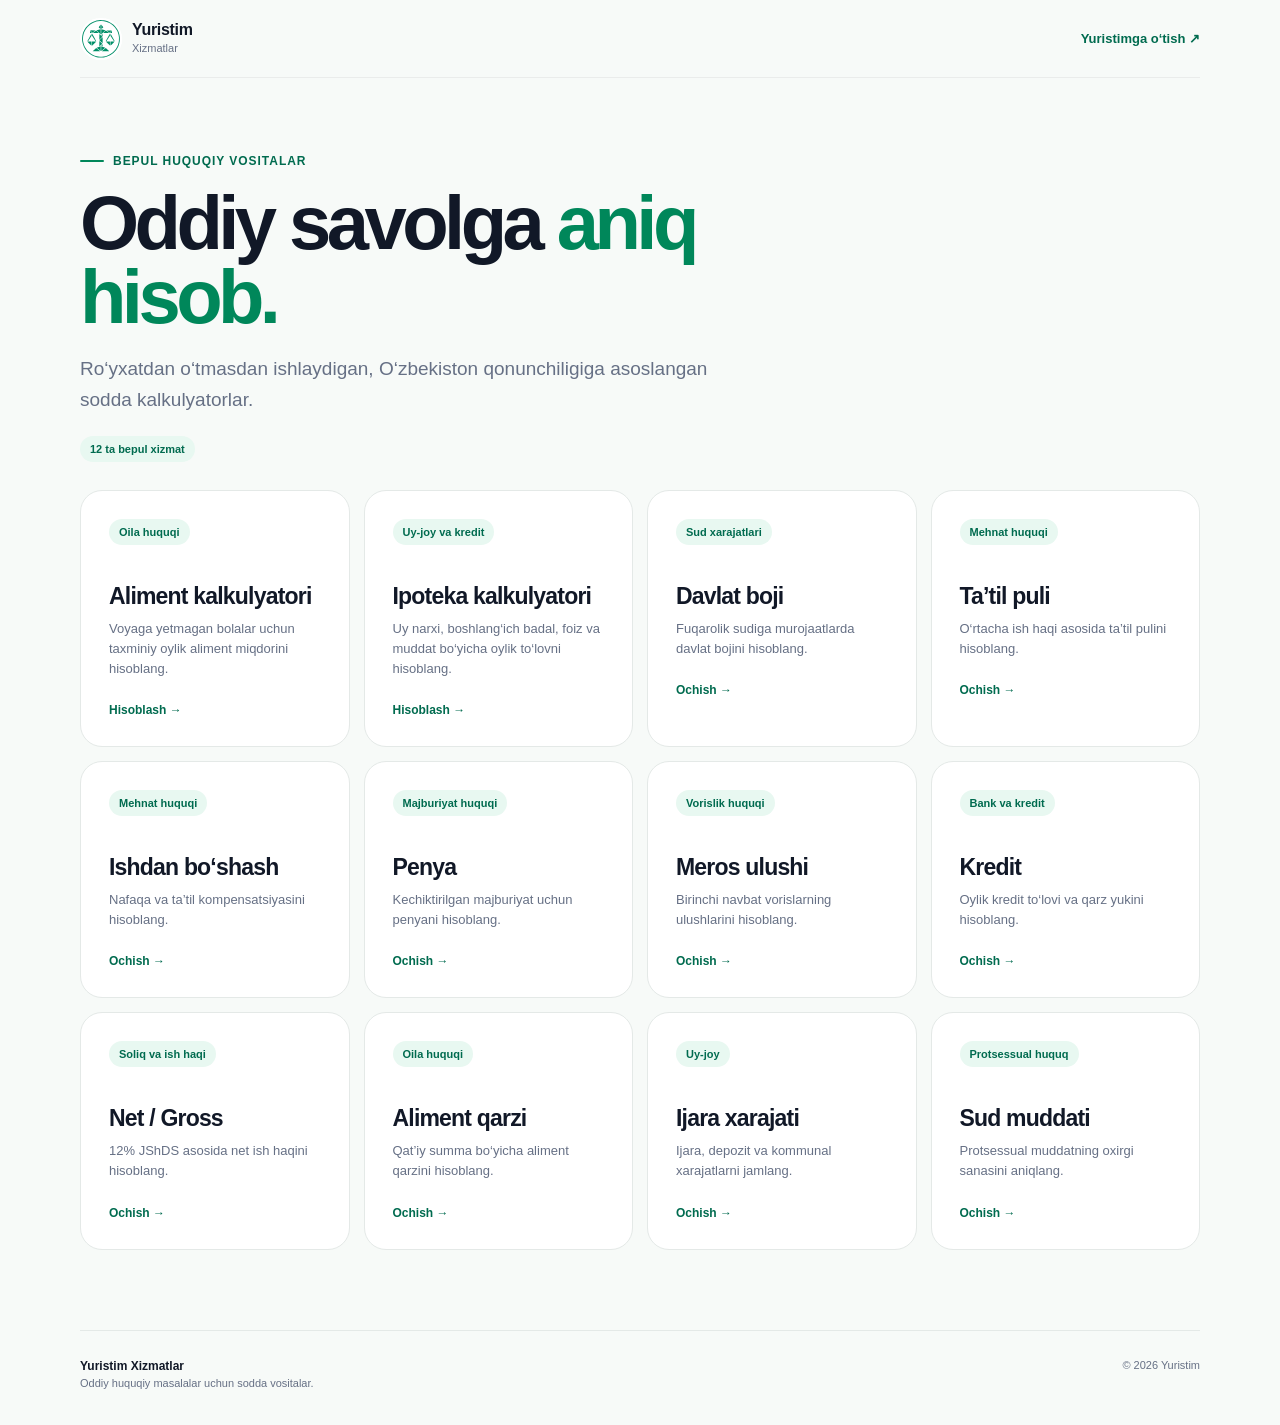
==== commit 9e43894e: "chore: update site branding and Yuristim link" ====
--- a/index.html
+++ b/index.html
@@ -12,9 +12,9 @@
 <body>
   <header class="site-header">
     <a class="brand" href="/" aria-label="Yuristim Xizmatlar">
-      <span class="brand-mark">Y</span><span><b>Yuristim</b><small>Xizmatlar</small></span>
+      <img class="brand-logo" src="/assets/yuristim-logo.svg" alt="" /><span><b>Yuristim</b><small>Xizmatlar</small></span>
     </a>
-    <a class="header-link" href="https://yuristim.uz">Yuristimga o‘tish <span aria-hidden="true">↗</span></a>
+    <a class="header-link" href="https://t.me/Yuristim_bot" target="_blank" rel="noreferrer">Yuristimga o‘tish <span aria-hidden="true">↗</span></a>
   </header>
   <main class="page-wrap home-wrap">
     <section class="hero home-hero">
--- a/styles.css
+++ b/styles.css
@@ -1,3 +1,3 @@
-:root{--green:#00875a;--green-dark:#006b4f;--mint:#e8f8f1;--mint-2:#f4fcf8;--ink:#111827;--muted:#667085;--line:#e4e9e7;--surface:#fff;--bg:#f7faf8}*{box-sizing:border-box}html{scroll-behavior:smooth}body{margin:0;color:var(--ink);background:var(--bg);font-family:Inter,ui-sans-serif,-apple-system,BlinkMacSystemFont,"Segoe UI",sans-serif;-webkit-font-smoothing:antialiased}a{color:inherit;text-decoration:none}button,input{font:inherit}button{-webkit-tap-highlight-color:transparent}.site-header{width:min(1120px,calc(100% - 32px));margin:0 auto;min-height:78px;display:flex;align-items:center;justify-content:space-between;border-bottom:1px solid rgba(17,24,39,.06)}.brand{display:inline-flex;align-items:center;gap:10px}.brand-mark{width:38px;height:38px;border-radius:11px;display:grid;place-items:center;color:#fff;background:var(--green);font-weight:800;box-shadow:0 8px 20px rgba(0,135,90,.2)}.brand>span:last-child{display:flex;flex-direction:column;line-height:1.05}.brand b{font-size:16px;letter-spacing:-.02em}.brand small{margin-top:4px;color:var(--muted);font-size:11px}.header-link{font-size:13px;color:var(--green-dark);font-weight:700}.page-wrap{width:min(1120px,calc(100% - 32px));margin:0 auto}.hero{max-width:800px;padding:76px 0 40px}.eyebrow{display:flex;align-items:center;gap:9px;color:var(--green-dark);font-size:12px;font-weight:800;text-transform:uppercase;letter-spacing:.08em}.eyebrow span{width:24px;height:2px;background:var(--green);border-radius:99px}.hero h1{margin:18px 0;font-size:clamp(44px,8vw,76px);line-height:.98;letter-spacing:-.06em}.hero h1 em{color:var(--green);font-style:normal}.hero>p{max-width:680px;margin:0;color:var(--muted);font-size:clamp(16px,2.4vw,19px);line-height:1.65}.hero-meta{margin-top:24px;display:flex;flex-wrap:wrap;gap:10px 20px;color:#475467;font-size:13px}.home-wrap{min-height:calc(100vh - 190px)}.home-hero{padding-bottom:28px}.service-grid{display:grid;grid-template-columns:repeat(3,1fr);gap:14px;padding-bottom:80px}.service-card{display:block;min-height:230px;padding:28px;border:1px solid var(--line);border-radius:22px;background:#fff;transition:.18s ease}.service-card:hover{transform:translateY(-2px);border-color:#badfce;box-shadow:0 18px 45px rgba(16,41,31,.07)}.service-badge,.card-kicker,.law-number{display:inline-flex;padding:7px 10px;border-radius:999px;color:var(--green-dark);background:var(--mint);font-size:11px;font-weight:800}.service-card h2{margin:38px 0 9px;font-size:23px;letter-spacing:-.035em}.service-card p{margin:0;color:var(--muted);line-height:1.55;font-size:13px}.service-action{display:inline-block;margin-top:24px;color:var(--green-dark);font-size:12px;font-weight:800}.calculator-shell{display:grid;grid-template-columns:minmax(0,1.16fr) minmax(320px,.84fr);gap:22px;align-items:start;margin:18px 0 104px}.calculator-card,.result-card{background:var(--surface);border:1px solid var(--line);border-radius:26px;box-shadow:0 18px 60px rgba(16,41,31,.06)}.calculator-card{padding:34px}.calculator-card h2{margin:18px 0 8px;font-size:30px;letter-spacing:-.035em}.card-lead{margin:0 0 28px;color:var(--muted);line-height:1.55;font-size:14px}.calculator-form{display:grid;gap:24px}.field{display:grid;gap:9px}.field>span,.field legend{font-size:13px;font-weight:750}.field small{color:var(--muted);font-size:11px;line-height:1.45}.fieldset-reset{border:0;padding:0;margin:0;min-width:0}.fieldset-reset legend{margin-bottom:10px}.money-input{height:58px;border:1px solid #d8dfdc;border-radius:15px;display:flex;align-items:center;background:#fff;transition:.18s ease}.money-input:focus-within{border-color:var(--green);box-shadow:0 0 0 4px rgba(0,135,90,.1)}.money-input input{min-width:0;width:100%;border:0;outline:0;background:transparent;padding:0 14px;font-weight:750;font-size:18px;color:var(--ink)}.money-input>span{padding-right:14px;color:var(--muted);font-size:13px;white-space:nowrap}.preset-row{display:flex;flex-wrap:wrap;gap:7px;margin-top:-14px}.preset{border:1px solid var(--line);background:#fafcfb;color:#475467;border-radius:9px;padding:6px 10px;font-size:11px;cursor:pointer}.preset:hover{border-color:#b8cec5;color:var(--green-dark)}.stepper{display:grid;grid-template-columns:52px 1fr 52px;gap:8px;align-items:stretch}.stepper button{border:1px solid var(--line);background:#f7faf8;border-radius:13px;font-size:22px;color:var(--green-dark);font-weight:700;cursor:pointer}.stepper button:disabled{opacity:.35;cursor:not-allowed}.stepper div{min-height:56px;display:flex;align-items:center;justify-content:center;gap:8px;border:1px solid #d8dfdc;border-radius:13px;background:#fff}.stepper strong{font-size:22px;letter-spacing:-.03em}.stepper span{color:var(--muted);font-size:12px}.radio-grid{display:grid;grid-template-columns:1fr 1fr;gap:10px}.radio-card{position:relative;display:flex;gap:10px;min-height:80px;padding:14px;border:1px solid var(--line);border-radius:14px;cursor:pointer;background:#fff}.radio-card.selected{border-color:var(--green);background:var(--mint-2);box-shadow:inset 0 0 0 1px var(--green)}.radio-card input{accent-color:var(--green);margin:2px 0 0}.radio-card span{display:flex;flex-direction:column;gap:5px}.radio-card b{font-size:13px}.radio-card small{font-size:10.5px}.primary-button{height:56px;border:0;border-radius:15px;color:#fff;background:var(--green);font-weight:800;cursor:pointer;box-shadow:0 10px 26px rgba(0,135,90,.2);transition:.18s ease}.primary-button:hover{background:var(--green-dark);transform:translateY(-1px)}.primary-button:active{transform:translateY(0)}.result-card{position:sticky;top:18px;overflow:hidden;padding:32px;background:linear-gradient(160deg,#0b251c 0%,#071812 100%);border-color:rgba(255,255,255,.08);color:#fff}.result-label{color:#9fd7c3;font-size:12px;font-weight:800;text-transform:uppercase;letter-spacing:.08em}.result-amount{margin-top:12px;font-size:clamp(34px,5vw,50px);font-weight:850;letter-spacing:-.055em;line-height:1}.result-caption{margin-top:8px;color:#99aaa4;font-size:12px}.result-grid{grid-template-columns:1fr 1fr;gap:10px;margin:28px 0 18px}.result-grid:not([hidden]){display:grid}.result-grid div{padding:14px;border-radius:13px;background:rgba(255,255,255,.06);border:1px solid rgba(255,255,255,.07)}.result-grid span,.result-grid b{display:block}.result-grid span{color:#9baba5;font-size:10px;margin-bottom:6px}.result-grid b{font-size:13px}.notice{display:grid;gap:6px;margin-top:10px;padding:14px;background:rgba(98,203,163,.09);border:1px solid rgba(98,203,163,.17);border-radius:13px}.notice[hidden]{display:none}.notice b{font-size:12px;color:#c5f0e0}.notice span{font-size:10.5px;line-height:1.5;color:#9fb1aa}.notice-amber{background:rgba(245,183,48,.08);border-color:rgba(245,183,48,.18)}.notice-amber b{color:#ffe4a1}.minimum-box{margin-top:18px;padding-top:18px;border-top:1px solid rgba(255,255,255,.1);display:grid;gap:5px}.minimum-box span,.minimum-box small{color:#93a59e;font-size:10px}.minimum-box b{font-size:14px}.legal-section,.faq-section{margin:0 0 92px}.section-heading{max-width:700px;margin-bottom:30px}.section-heading h2{margin:13px 0 10px;font-size:clamp(30px,5vw,46px);letter-spacing:-.045em}.section-heading p{color:var(--muted);line-height:1.6}.section-heading.compact{margin-bottom:20px}.law-grid{display:grid;grid-template-columns:repeat(3,1fr);gap:13px}.law-card{min-height:220px;padding:24px;background:#fff;border:1px solid var(--line);border-radius:19px}.law-card.featured{background:var(--mint-2);border-color:#bfe9d8}.law-number{padding:6px 8px;border-radius:8px;font-size:10px}.law-card h3{margin:30px 0 8px;font-size:18px;letter-spacing:-.025em}.law-card p{margin:0;color:var(--muted);line-height:1.55;font-size:12.5px}.source-row{display:flex;gap:12px;flex-wrap:wrap;margin-top:18px}.source-row a{color:var(--green-dark);font-size:12px;font-weight:750;border-bottom:1px solid #a6d8c6;padding-bottom:2px}.disclaimer{margin:0 0 92px;display:flex;gap:18px;padding:24px;background:#fff;border:1px solid var(--line);border-radius:18px}.disclaimer-icon{flex:0 0 34px;width:34px;height:34px;border-radius:50%;display:grid;place-items:center;background:var(--mint);color:var(--green-dark);font-family:Georgia,serif;font-weight:700}.disclaimer h2{margin:2px 0 7px;font-size:15px}.disclaimer p{margin:0;color:var(--muted);font-size:12px;line-height:1.6}.faq-list{display:grid;gap:9px}.faq-list details{background:#fff;border:1px solid var(--line);border-radius:15px;padding:0 18px}.faq-list summary{min-height:58px;display:flex;align-items:center;justify-content:space-between;gap:16px;cursor:pointer;list-style:none;font-size:13px;font-weight:750}.faq-list summary::-webkit-details-marker{display:none}.faq-list summary span{color:var(--green);font-size:20px;font-weight:400;transition:transform .2s ease}.faq-list details[open] summary span{transform:rotate(45deg)}.faq-list p{margin:-3px 0 18px;max-width:760px;color:var(--muted);font-size:12px;line-height:1.6}footer{width:min(1120px,calc(100% - 32px));margin:0 auto;padding:28px 0 36px;border-top:1px solid var(--line);display:flex;justify-content:space-between;gap:20px;color:var(--muted);font-size:11px}footer div{display:flex;flex-direction:column;gap:4px}footer b{color:var(--ink);font-size:12px}@media(max-width:820px){.hero{padding-top:52px}.calculator-shell{grid-template-columns:1fr;margin-bottom:82px}.result-card{position:static}.law-grid,.service-grid{grid-template-columns:1fr 1fr}}@media(max-width:560px){.site-header,.page-wrap,footer{width:min(100% - 24px,1120px)}.site-header{min-height:68px}.header-link{font-size:11px}.hero{padding:44px 0 28px}.hero h1{font-size:48px}.hero-meta{display:grid;gap:7px}.calculator-card,.result-card{border-radius:20px}.calculator-card{padding:22px 18px}.result-card{padding:24px 20px}.radio-grid,.law-grid,.service-grid{grid-template-columns:1fr}.law-card{min-height:auto}.law-card h3{margin-top:24px}.disclaimer{padding:18px}footer{flex-direction:column}}@media(prefers-reduced-motion:reduce){*,*:before,*:after{scroll-behavior:auto!important;transition:none!important}}
+:root{--green:#00875a;--green-dark:#006b4f;--mint:#e8f8f1;--mint-2:#f4fcf8;--ink:#111827;--muted:#667085;--line:#e4e9e7;--surface:#fff;--bg:#f7faf8}*{box-sizing:border-box}html{scroll-behavior:smooth}body{margin:0;color:var(--ink);background:var(--bg);font-family:Inter,ui-sans-serif,-apple-system,BlinkMacSystemFont,"Segoe UI",sans-serif;-webkit-font-smoothing:antialiased}a{color:inherit;text-decoration:none}button,input{font:inherit}button{-webkit-tap-highlight-color:transparent}.site-header{width:min(1120px,calc(100% - 32px));margin:0 auto;min-height:78px;display:flex;align-items:center;justify-content:space-between;border-bottom:1px solid rgba(17,24,39,.06)}.brand{display:inline-flex;align-items:center;gap:10px}.brand-logo{width:42px;height:42px;display:block;object-fit:contain;border-radius:50%;background:#fff}.brand>span:last-child{display:flex;flex-direction:column;line-height:1.05}.brand b{font-size:16px;letter-spacing:-.02em}.brand small{margin-top:4px;color:var(--muted);font-size:11px}.header-link{font-size:13px;color:var(--green-dark);font-weight:700}.page-wrap{width:min(1120px,calc(100% - 32px));margin:0 auto}.hero{max-width:800px;padding:76px 0 40px}.eyebrow{display:flex;align-items:center;gap:9px;color:var(--green-dark);font-size:12px;font-weight:800;text-transform:uppercase;letter-spacing:.08em}.eyebrow span{width:24px;height:2px;background:var(--green);border-radius:99px}.hero h1{margin:18px 0;font-size:clamp(44px,8vw,76px);line-height:.98;letter-spacing:-.06em}.hero h1 em{color:var(--green);font-style:normal}.hero>p{max-width:680px;margin:0;color:var(--muted);font-size:clamp(16px,2.4vw,19px);line-height:1.65}.hero-meta{margin-top:24px;display:flex;flex-wrap:wrap;gap:10px 20px;color:#475467;font-size:13px}.home-wrap{min-height:calc(100vh - 190px)}.home-hero{padding-bottom:28px}.service-grid{display:grid;grid-template-columns:repeat(3,1fr);gap:14px;padding-bottom:80px}.service-card{display:block;min-height:230px;padding:28px;border:1px solid var(--line);border-radius:22px;background:#fff;transition:.18s ease}.service-card:hover{transform:translateY(-2px);border-color:#badfce;box-shadow:0 18px 45px rgba(16,41,31,.07)}.service-badge,.card-kicker,.law-number{display:inline-flex;padding:7px 10px;border-radius:999px;color:var(--green-dark);background:var(--mint);font-size:11px;font-weight:800}.service-card h2{margin:38px 0 9px;font-size:23px;letter-spacing:-.035em}.service-card p{margin:0;color:var(--muted);line-height:1.55;font-size:13px}.service-action{display:inline-block;margin-top:24px;color:var(--green-dark);font-size:12px;font-weight:800}.calculator-shell{display:grid;grid-template-columns:minmax(0,1.16fr) minmax(320px,.84fr);gap:22px;align-items:start;margin:18px 0 104px}.calculator-card,.result-card{background:var(--surface);border:1px solid var(--line);border-radius:26px;box-shadow:0 18px 60px rgba(16,41,31,.06)}.calculator-card{padding:34px}.calculator-card h2{margin:18px 0 8px;font-size:30px;letter-spacing:-.035em}.card-lead{margin:0 0 28px;color:var(--muted);line-height:1.55;font-size:14px}.calculator-form{display:grid;gap:24px}.field{display:grid;gap:9px}.field>span,.field legend{font-size:13px;font-weight:750}.field small{color:var(--muted);font-size:11px;line-height:1.45}.fieldset-reset{border:0;padding:0;margin:0;min-width:0}.fieldset-reset legend{margin-bottom:10px}.money-input{height:58px;border:1px solid #d8dfdc;border-radius:15px;display:flex;align-items:center;background:#fff;transition:.18s ease}.money-input:focus-within{border-color:var(--green);box-shadow:0 0 0 4px rgba(0,135,90,.1)}.money-input input{min-width:0;width:100%;border:0;outline:0;background:transparent;padding:0 14px;font-weight:750;font-size:18px;color:var(--ink)}.money-input>span{padding-right:14px;color:var(--muted);font-size:13px;white-space:nowrap}.preset-row{display:flex;flex-wrap:wrap;gap:7px;margin-top:-14px}.preset{border:1px solid var(--line);background:#fafcfb;color:#475467;border-radius:9px;padding:6px 10px;font-size:11px;cursor:pointer}.preset:hover{border-color:#b8cec5;color:var(--green-dark)}.stepper{display:grid;grid-template-columns:52px 1fr 52px;gap:8px;align-items:stretch}.stepper button{border:1px solid var(--line);background:#f7faf8;border-radius:13px;font-size:22px;color:var(--green-dark);font-weight:700;cursor:pointer}.stepper button:disabled{opacity:.35;cursor:not-allowed}.stepper div{min-height:56px;display:flex;align-items:center;justify-content:center;gap:8px;border:1px solid #d8dfdc;border-radius:13px;background:#fff}.stepper strong{font-size:22px;letter-spacing:-.03em}.stepper span{color:var(--muted);font-size:12px}.radio-grid{display:grid;grid-template-columns:1fr 1fr;gap:10px}.radio-card{position:relative;display:flex;gap:10px;min-height:80px;padding:14px;border:1px solid var(--line);border-radius:14px;cursor:pointer;background:#fff}.radio-card.selected{border-color:var(--green);background:var(--mint-2);box-shadow:inset 0 0 0 1px var(--green)}.radio-card input{accent-color:var(--green);margin:2px 0 0}.radio-card span{display:flex;flex-direction:column;gap:5px}.radio-card b{font-size:13px}.radio-card small{font-size:10.5px}.primary-button{height:56px;border:0;border-radius:15px;color:#fff;background:var(--green);font-weight:800;cursor:pointer;box-shadow:0 10px 26px rgba(0,135,90,.2);transition:.18s ease}.primary-button:hover{background:var(--green-dark);transform:translateY(-1px)}.primary-button:active{transform:translateY(0)}.result-card{position:sticky;top:18px;overflow:hidden;padding:32px;background:linear-gradient(160deg,#0b251c 0%,#071812 100%);border-color:rgba(255,255,255,.08);color:#fff}.result-label{color:#9fd7c3;font-size:12px;font-weight:800;text-transform:uppercase;letter-spacing:.08em}.result-amount{margin-top:12px;font-size:clamp(34px,5vw,50px);font-weight:850;letter-spacing:-.055em;line-height:1}.result-caption{margin-top:8px;color:#99aaa4;font-size:12px}.result-grid{grid-template-columns:1fr 1fr;gap:10px;margin:28px 0 18px}.result-grid:not([hidden]){display:grid}.result-grid div{padding:14px;border-radius:13px;background:rgba(255,255,255,.06);border:1px solid rgba(255,255,255,.07)}.result-grid span,.result-grid b{display:block}.result-grid span{color:#9baba5;font-size:10px;margin-bottom:6px}.result-grid b{font-size:13px}.notice{display:grid;gap:6px;margin-top:10px;padding:14px;background:rgba(98,203,163,.09);border:1px solid rgba(98,203,163,.17);border-radius:13px}.notice[hidden]{display:none}.notice b{font-size:12px;color:#c5f0e0}.notice span{font-size:10.5px;line-height:1.5;color:#9fb1aa}.notice-amber{background:rgba(245,183,48,.08);border-color:rgba(245,183,48,.18)}.notice-amber b{color:#ffe4a1}.minimum-box{margin-top:18px;padding-top:18px;border-top:1px solid rgba(255,255,255,.1);display:grid;gap:5px}.minimum-box span,.minimum-box small{color:#93a59e;font-size:10px}.minimum-box b{font-size:14px}.legal-section,.faq-section{margin:0 0 92px}.section-heading{max-width:700px;margin-bottom:30px}.section-heading h2{margin:13px 0 10px;font-size:clamp(30px,5vw,46px);letter-spacing:-.045em}.section-heading p{color:var(--muted);line-height:1.6}.section-heading.compact{margin-bottom:20px}.law-grid{display:grid;grid-template-columns:repeat(3,1fr);gap:13px}.law-card{min-height:220px;padding:24px;background:#fff;border:1px solid var(--line);border-radius:19px}.law-card.featured{background:var(--mint-2);border-color:#bfe9d8}.law-number{padding:6px 8px;border-radius:8px;font-size:10px}.law-card h3{margin:30px 0 8px;font-size:18px;letter-spacing:-.025em}.law-card p{margin:0;color:var(--muted);line-height:1.55;font-size:12.5px}.source-row{display:flex;gap:12px;flex-wrap:wrap;margin-top:18px}.source-row a{color:var(--green-dark);font-size:12px;font-weight:750;border-bottom:1px solid #a6d8c6;padding-bottom:2px}.disclaimer{margin:0 0 92px;display:flex;gap:18px;padding:24px;background:#fff;border:1px solid var(--line);border-radius:18px}.disclaimer-icon{flex:0 0 34px;width:34px;height:34px;border-radius:50%;display:grid;place-items:center;background:var(--mint);color:var(--green-dark);font-family:Georgia,serif;font-weight:700}.disclaimer h2{margin:2px 0 7px;font-size:15px}.disclaimer p{margin:0;color:var(--muted);font-size:12px;line-height:1.6}.faq-list{display:grid;gap:9px}.faq-list details{background:#fff;border:1px solid var(--line);border-radius:15px;padding:0 18px}.faq-list summary{min-height:58px;display:flex;align-items:center;justify-content:space-between;gap:16px;cursor:pointer;list-style:none;font-size:13px;font-weight:750}.faq-list summary::-webkit-details-marker{display:none}.faq-list summary span{color:var(--green);font-size:20px;font-weight:400;transition:transform .2s ease}.faq-list details[open] summary span{transform:rotate(45deg)}.faq-list p{margin:-3px 0 18px;max-width:760px;color:var(--muted);font-size:12px;line-height:1.6}footer{width:min(1120px,calc(100% - 32px));margin:0 auto;padding:28px 0 36px;border-top:1px solid var(--line);display:flex;justify-content:space-between;gap:20px;color:var(--muted);font-size:11px}footer div{display:flex;flex-direction:column;gap:4px}footer b{color:var(--ink);font-size:12px}@media(max-width:820px){.hero{padding-top:52px}.calculator-shell{grid-template-columns:1fr;margin-bottom:82px}.result-card{position:static}.law-grid,.service-grid{grid-template-columns:1fr 1fr}}@media(max-width:560px){.site-header,.page-wrap,footer{width:min(100% - 24px,1120px)}.site-header{min-height:68px}.header-link{font-size:11px}.hero{padding:44px 0 28px}.hero h1{font-size:48px}.hero-meta{display:grid;gap:7px}.calculator-card,.result-card{border-radius:20px}.calculator-card{padding:22px 18px}.result-card{padding:24px 20px}.radio-grid,.law-grid,.service-grid{grid-template-columns:1fr}.law-card{min-height:auto}.law-card h3{margin-top:24px}.disclaimer{padding:18px}footer{flex-direction:column}}@media(prefers-reduced-motion:reduce){*,*:before,*:after{scroll-behavior:auto!important;transition:none!important}}
 .dual-field{display:grid;grid-template-columns:1fr 1fr;gap:12px}.compact-input input{font-size:16px}.range-head,.range-scale{display:flex;align-items:center;justify-content:space-between}.range-head b{font-size:18px;letter-spacing:-.025em}.range-head span,.range-scale{color:var(--muted);font-size:11px}.range-input{width:100%;height:6px;border:0;border-radius:999px;appearance:none;background:#dfe8e4;outline:0;accent-color:var(--green)}.range-input::-webkit-slider-thumb{appearance:none;width:22px;height:22px;border-radius:50%;background:var(--green);border:4px solid #fff;box-shadow:0 2px 10px rgba(0,87,58,.25);cursor:pointer}.range-input::-moz-range-thumb{width:16px;height:16px;border-radius:50%;background:var(--green);border:4px solid #fff;box-shadow:0 2px 10px rgba(0,87,58,.25);cursor:pointer}@media(max-width:560px){.dual-field{grid-template-columns:1fr}}
 .select-input{width:100%;min-height:56px;padding:0 14px;border:1px solid #d8dfdc;border-radius:14px;background:#fff;color:var(--ink);font:inherit;font-size:13px;outline:0}.select-input:focus{border-color:var(--green);box-shadow:0 0 0 4px rgba(0,135,90,.1)}.check-row{display:flex;gap:10px;align-items:flex-start;padding:14px;border:1px solid var(--line);border-radius:13px;background:#fff;color:#475467;font-size:12px;line-height:1.45}.check-row input{margin-top:2px;accent-color:var(--green)}.service-grid{grid-template-columns:repeat(auto-fit,minmax(250px,1fr))}.tool-count{display:inline-flex;margin-top:20px;padding:7px 10px;border-radius:999px;background:var(--mint);color:var(--green-dark);font-size:11px;font-weight:800}
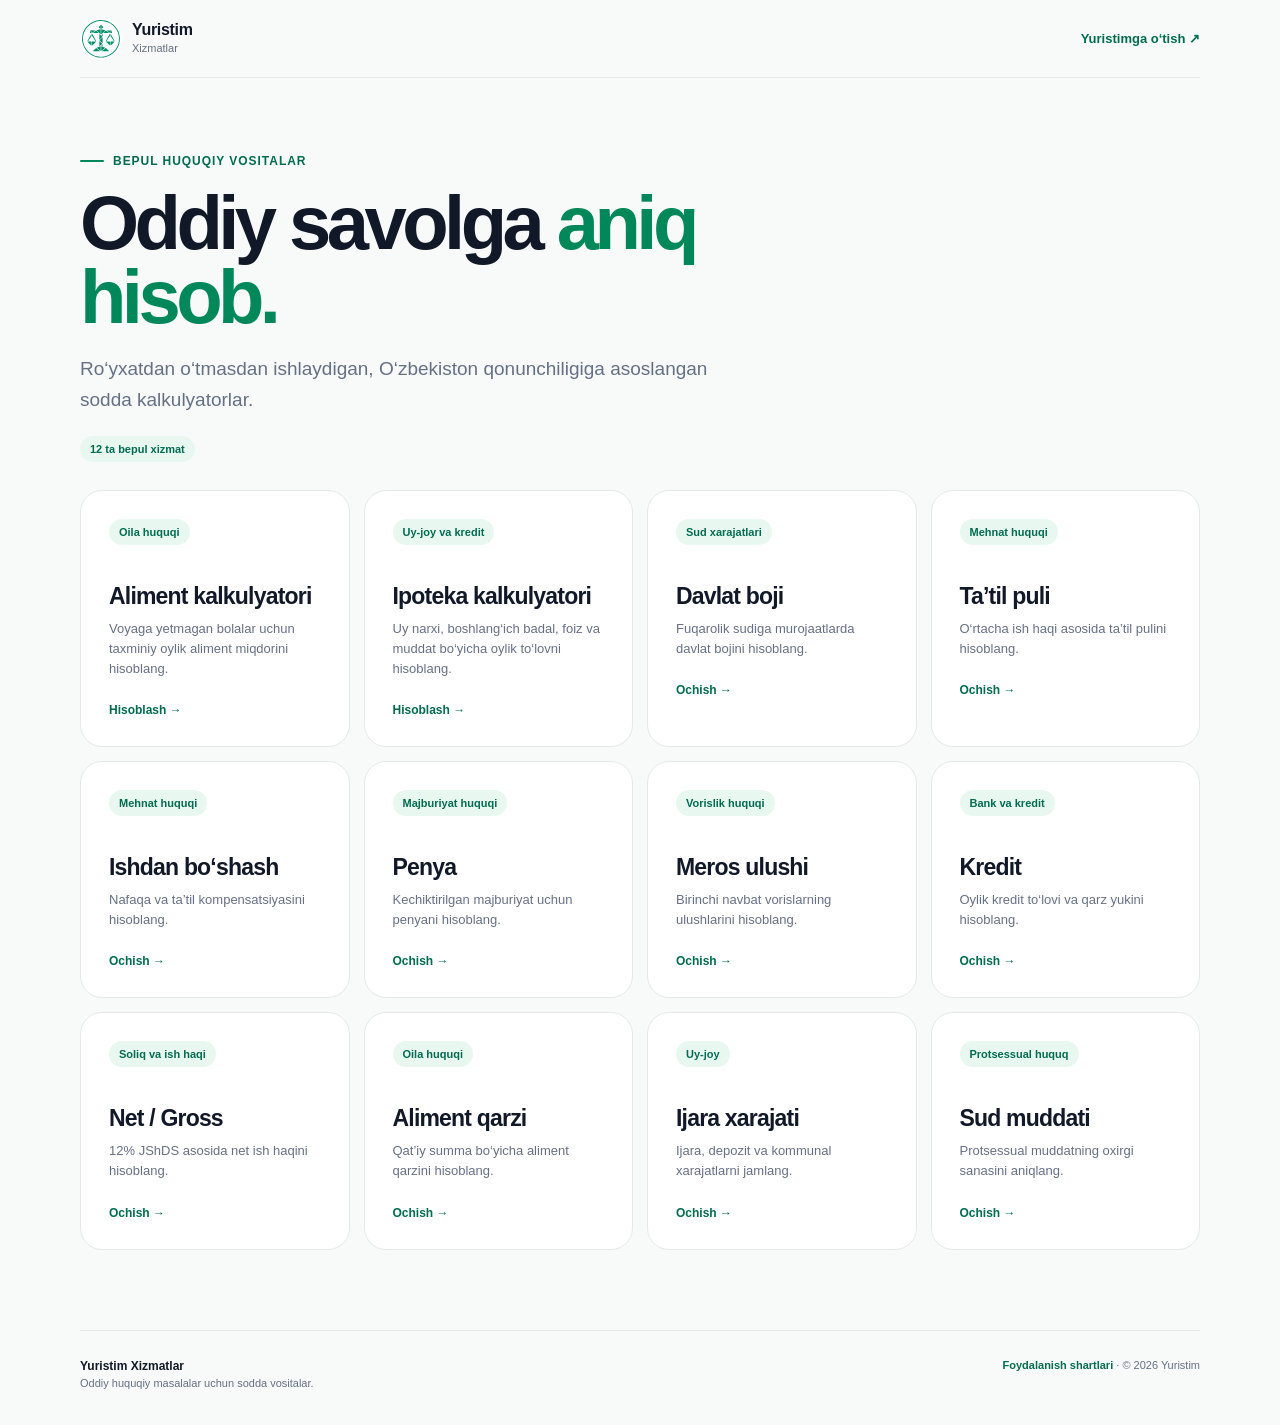
==== commit caa0ad6f: "legal: add terms of use and strict disclaimers" ====
--- a/index.html
+++ b/index.html
@@ -6,7 +6,8 @@
   <meta name="theme-color" content="#00875A" />
   <title>Yuristim Xizmatlar</title>
   <meta name="description" content="O‘zbekiston qonunchiligiga asoslangan bepul va sodda yuridik kalkulyatorlar." />
-  <link rel="canonical" href="https://xizmatlar.yuristim.uz/" />
+  <link rel="canonical" href="https://xizmatlar.yuristim.pp.ua/" />
+  <link rel="icon" href="/assets/yuristim-logo.svg" type="image/svg+xml" />
   <link rel="stylesheet" href="/styles.css" />
 </head>
 <body>
@@ -47,6 +48,6 @@
       <a class="service-card" href="/sud-muddati"><span class="service-badge">Protsessual huquq</span><h2>Sud muddati</h2><p>Protsessual muddatning oxirgi sanasini aniqlang.</p><span class="service-action">Ochish →</span></a>
     </section>
   </main>
-  <footer><div><b>Yuristim Xizmatlar</b><span>Oddiy huquqiy masalalar uchun sodda vositalar.</span></div><span>© 2026 Yuristim</span></footer>
+  <footer><div><b>Yuristim Xizmatlar</b><span>Oddiy huquqiy masalalar uchun sodda vositalar.</span></div><span><a class="footer-legal-link" href="/foydalanish-shartlari">Foydalanish shartlari</a> · © 2026 Yuristim</span></footer>
 </body>
 </html>
--- a/styles.css
+++ b/styles.css
@@ -1,3 +1,4 @@
 :root{--green:#00875a;--green-dark:#006b4f;--mint:#e8f8f1;--mint-2:#f4fcf8;--ink:#111827;--muted:#667085;--line:#e4e9e7;--surface:#fff;--bg:#f7faf8}*{box-sizing:border-box}html{scroll-behavior:smooth}body{margin:0;color:var(--ink);background:var(--bg);font-family:Inter,ui-sans-serif,-apple-system,BlinkMacSystemFont,"Segoe UI",sans-serif;-webkit-font-smoothing:antialiased}a{color:inherit;text-decoration:none}button,input{font:inherit}button{-webkit-tap-highlight-color:transparent}.site-header{width:min(1120px,calc(100% - 32px));margin:0 auto;min-height:78px;display:flex;align-items:center;justify-content:space-between;border-bottom:1px solid rgba(17,24,39,.06)}.brand{display:inline-flex;align-items:center;gap:10px}.brand-logo{width:42px;height:42px;display:block;object-fit:contain;border-radius:50%;background:#fff}.brand>span:last-child{display:flex;flex-direction:column;line-height:1.05}.brand b{font-size:16px;letter-spacing:-.02em}.brand small{margin-top:4px;color:var(--muted);font-size:11px}.header-link{font-size:13px;color:var(--green-dark);font-weight:700}.page-wrap{width:min(1120px,calc(100% - 32px));margin:0 auto}.hero{max-width:800px;padding:76px 0 40px}.eyebrow{display:flex;align-items:center;gap:9px;color:var(--green-dark);font-size:12px;font-weight:800;text-transform:uppercase;letter-spacing:.08em}.eyebrow span{width:24px;height:2px;background:var(--green);border-radius:99px}.hero h1{margin:18px 0;font-size:clamp(44px,8vw,76px);line-height:.98;letter-spacing:-.06em}.hero h1 em{color:var(--green);font-style:normal}.hero>p{max-width:680px;margin:0;color:var(--muted);font-size:clamp(16px,2.4vw,19px);line-height:1.65}.hero-meta{margin-top:24px;display:flex;flex-wrap:wrap;gap:10px 20px;color:#475467;font-size:13px}.home-wrap{min-height:calc(100vh - 190px)}.home-hero{padding-bottom:28px}.service-grid{display:grid;grid-template-columns:repeat(3,1fr);gap:14px;padding-bottom:80px}.service-card{display:block;min-height:230px;padding:28px;border:1px solid var(--line);border-radius:22px;background:#fff;transition:.18s ease}.service-card:hover{transform:translateY(-2px);border-color:#badfce;box-shadow:0 18px 45px rgba(16,41,31,.07)}.service-badge,.card-kicker,.law-number{display:inline-flex;padding:7px 10px;border-radius:999px;color:var(--green-dark);background:var(--mint);font-size:11px;font-weight:800}.service-card h2{margin:38px 0 9px;font-size:23px;letter-spacing:-.035em}.service-card p{margin:0;color:var(--muted);line-height:1.55;font-size:13px}.service-action{display:inline-block;margin-top:24px;color:var(--green-dark);font-size:12px;font-weight:800}.calculator-shell{display:grid;grid-template-columns:minmax(0,1.16fr) minmax(320px,.84fr);gap:22px;align-items:start;margin:18px 0 104px}.calculator-card,.result-card{background:var(--surface);border:1px solid var(--line);border-radius:26px;box-shadow:0 18px 60px rgba(16,41,31,.06)}.calculator-card{padding:34px}.calculator-card h2{margin:18px 0 8px;font-size:30px;letter-spacing:-.035em}.card-lead{margin:0 0 28px;color:var(--muted);line-height:1.55;font-size:14px}.calculator-form{display:grid;gap:24px}.field{display:grid;gap:9px}.field>span,.field legend{font-size:13px;font-weight:750}.field small{color:var(--muted);font-size:11px;line-height:1.45}.fieldset-reset{border:0;padding:0;margin:0;min-width:0}.fieldset-reset legend{margin-bottom:10px}.money-input{height:58px;border:1px solid #d8dfdc;border-radius:15px;display:flex;align-items:center;background:#fff;transition:.18s ease}.money-input:focus-within{border-color:var(--green);box-shadow:0 0 0 4px rgba(0,135,90,.1)}.money-input input{min-width:0;width:100%;border:0;outline:0;background:transparent;padding:0 14px;font-weight:750;font-size:18px;color:var(--ink)}.money-input>span{padding-right:14px;color:var(--muted);font-size:13px;white-space:nowrap}.preset-row{display:flex;flex-wrap:wrap;gap:7px;margin-top:-14px}.preset{border:1px solid var(--line);background:#fafcfb;color:#475467;border-radius:9px;padding:6px 10px;font-size:11px;cursor:pointer}.preset:hover{border-color:#b8cec5;color:var(--green-dark)}.stepper{display:grid;grid-template-columns:52px 1fr 52px;gap:8px;align-items:stretch}.stepper button{border:1px solid var(--line);background:#f7faf8;border-radius:13px;font-size:22px;color:var(--green-dark);font-weight:700;cursor:pointer}.stepper button:disabled{opacity:.35;cursor:not-allowed}.stepper div{min-height:56px;display:flex;align-items:center;justify-content:center;gap:8px;border:1px solid #d8dfdc;border-radius:13px;background:#fff}.stepper strong{font-size:22px;letter-spacing:-.03em}.stepper span{color:var(--muted);font-size:12px}.radio-grid{display:grid;grid-template-columns:1fr 1fr;gap:10px}.radio-card{position:relative;display:flex;gap:10px;min-height:80px;padding:14px;border:1px solid var(--line);border-radius:14px;cursor:pointer;background:#fff}.radio-card.selected{border-color:var(--green);background:var(--mint-2);box-shadow:inset 0 0 0 1px var(--green)}.radio-card input{accent-color:var(--green);margin:2px 0 0}.radio-card span{display:flex;flex-direction:column;gap:5px}.radio-card b{font-size:13px}.radio-card small{font-size:10.5px}.primary-button{height:56px;border:0;border-radius:15px;color:#fff;background:var(--green);font-weight:800;cursor:pointer;box-shadow:0 10px 26px rgba(0,135,90,.2);transition:.18s ease}.primary-button:hover{background:var(--green-dark);transform:translateY(-1px)}.primary-button:active{transform:translateY(0)}.result-card{position:sticky;top:18px;overflow:hidden;padding:32px;background:linear-gradient(160deg,#0b251c 0%,#071812 100%);border-color:rgba(255,255,255,.08);color:#fff}.result-label{color:#9fd7c3;font-size:12px;font-weight:800;text-transform:uppercase;letter-spacing:.08em}.result-amount{margin-top:12px;font-size:clamp(34px,5vw,50px);font-weight:850;letter-spacing:-.055em;line-height:1}.result-caption{margin-top:8px;color:#99aaa4;font-size:12px}.result-grid{grid-template-columns:1fr 1fr;gap:10px;margin:28px 0 18px}.result-grid:not([hidden]){display:grid}.result-grid div{padding:14px;border-radius:13px;background:rgba(255,255,255,.06);border:1px solid rgba(255,255,255,.07)}.result-grid span,.result-grid b{display:block}.result-grid span{color:#9baba5;font-size:10px;margin-bottom:6px}.result-grid b{font-size:13px}.notice{display:grid;gap:6px;margin-top:10px;padding:14px;background:rgba(98,203,163,.09);border:1px solid rgba(98,203,163,.17);border-radius:13px}.notice[hidden]{display:none}.notice b{font-size:12px;color:#c5f0e0}.notice span{font-size:10.5px;line-height:1.5;color:#9fb1aa}.notice-amber{background:rgba(245,183,48,.08);border-color:rgba(245,183,48,.18)}.notice-amber b{color:#ffe4a1}.minimum-box{margin-top:18px;padding-top:18px;border-top:1px solid rgba(255,255,255,.1);display:grid;gap:5px}.minimum-box span,.minimum-box small{color:#93a59e;font-size:10px}.minimum-box b{font-size:14px}.legal-section,.faq-section{margin:0 0 92px}.section-heading{max-width:700px;margin-bottom:30px}.section-heading h2{margin:13px 0 10px;font-size:clamp(30px,5vw,46px);letter-spacing:-.045em}.section-heading p{color:var(--muted);line-height:1.6}.section-heading.compact{margin-bottom:20px}.law-grid{display:grid;grid-template-columns:repeat(3,1fr);gap:13px}.law-card{min-height:220px;padding:24px;background:#fff;border:1px solid var(--line);border-radius:19px}.law-card.featured{background:var(--mint-2);border-color:#bfe9d8}.law-number{padding:6px 8px;border-radius:8px;font-size:10px}.law-card h3{margin:30px 0 8px;font-size:18px;letter-spacing:-.025em}.law-card p{margin:0;color:var(--muted);line-height:1.55;font-size:12.5px}.source-row{display:flex;gap:12px;flex-wrap:wrap;margin-top:18px}.source-row a{color:var(--green-dark);font-size:12px;font-weight:750;border-bottom:1px solid #a6d8c6;padding-bottom:2px}.disclaimer{margin:0 0 92px;display:flex;gap:18px;padding:24px;background:#fff;border:1px solid var(--line);border-radius:18px}.disclaimer-icon{flex:0 0 34px;width:34px;height:34px;border-radius:50%;display:grid;place-items:center;background:var(--mint);color:var(--green-dark);font-family:Georgia,serif;font-weight:700}.disclaimer h2{margin:2px 0 7px;font-size:15px}.disclaimer p{margin:0;color:var(--muted);font-size:12px;line-height:1.6}.faq-list{display:grid;gap:9px}.faq-list details{background:#fff;border:1px solid var(--line);border-radius:15px;padding:0 18px}.faq-list summary{min-height:58px;display:flex;align-items:center;justify-content:space-between;gap:16px;cursor:pointer;list-style:none;font-size:13px;font-weight:750}.faq-list summary::-webkit-details-marker{display:none}.faq-list summary span{color:var(--green);font-size:20px;font-weight:400;transition:transform .2s ease}.faq-list details[open] summary span{transform:rotate(45deg)}.faq-list p{margin:-3px 0 18px;max-width:760px;color:var(--muted);font-size:12px;line-height:1.6}footer{width:min(1120px,calc(100% - 32px));margin:0 auto;padding:28px 0 36px;border-top:1px solid var(--line);display:flex;justify-content:space-between;gap:20px;color:var(--muted);font-size:11px}footer div{display:flex;flex-direction:column;gap:4px}footer b{color:var(--ink);font-size:12px}@media(max-width:820px){.hero{padding-top:52px}.calculator-shell{grid-template-columns:1fr;margin-bottom:82px}.result-card{position:static}.law-grid,.service-grid{grid-template-columns:1fr 1fr}}@media(max-width:560px){.site-header,.page-wrap,footer{width:min(100% - 24px,1120px)}.site-header{min-height:68px}.header-link{font-size:11px}.hero{padding:44px 0 28px}.hero h1{font-size:48px}.hero-meta{display:grid;gap:7px}.calculator-card,.result-card{border-radius:20px}.calculator-card{padding:22px 18px}.result-card{padding:24px 20px}.radio-grid,.law-grid,.service-grid{grid-template-columns:1fr}.law-card{min-height:auto}.law-card h3{margin-top:24px}.disclaimer{padding:18px}footer{flex-direction:column}}@media(prefers-reduced-motion:reduce){*,*:before,*:after{scroll-behavior:auto!important;transition:none!important}}
 .dual-field{display:grid;grid-template-columns:1fr 1fr;gap:12px}.compact-input input{font-size:16px}.range-head,.range-scale{display:flex;align-items:center;justify-content:space-between}.range-head b{font-size:18px;letter-spacing:-.025em}.range-head span,.range-scale{color:var(--muted);font-size:11px}.range-input{width:100%;height:6px;border:0;border-radius:999px;appearance:none;background:#dfe8e4;outline:0;accent-color:var(--green)}.range-input::-webkit-slider-thumb{appearance:none;width:22px;height:22px;border-radius:50%;background:var(--green);border:4px solid #fff;box-shadow:0 2px 10px rgba(0,87,58,.25);cursor:pointer}.range-input::-moz-range-thumb{width:16px;height:16px;border-radius:50%;background:var(--green);border:4px solid #fff;box-shadow:0 2px 10px rgba(0,87,58,.25);cursor:pointer}@media(max-width:560px){.dual-field{grid-template-columns:1fr}}
-.select-input{width:100%;min-height:56px;padding:0 14px;border:1px solid #d8dfdc;border-radius:14px;background:#fff;color:var(--ink);font:inherit;font-size:13px;outline:0}.select-input:focus{border-color:var(--green);box-shadow:0 0 0 4px rgba(0,135,90,.1)}.check-row{display:flex;gap:10px;align-items:flex-start;padding:14px;border:1px solid var(--line);border-radius:13px;background:#fff;color:#475467;font-size:12px;line-height:1.45}.check-row input{margin-top:2px;accent-color:var(--green)}.service-grid{grid-template-columns:repeat(auto-fit,minmax(250px,1fr))}.tool-count{display:inline-flex;margin-top:20px;padding:7px 10px;border-radius:999px;background:var(--mint);color:var(--green-dark);font-size:11px;font-weight:800}+.select-input{width:100%;min-height:56px;padding:0 14px;border:1px solid #d8dfdc;border-radius:14px;background:#fff;color:var(--ink);font:inherit;font-size:13px;outline:0}.select-input:focus{border-color:var(--green);box-shadow:0 0 0 4px rgba(0,135,90,.1)}.check-row{display:flex;gap:10px;align-items:flex-start;padding:14px;border:1px solid var(--line);border-radius:13px;background:#fff;color:#475467;font-size:12px;line-height:1.45}.check-row input{margin-top:2px;accent-color:var(--green)}.service-grid{grid-template-columns:repeat(auto-fit,minmax(250px,1fr))}.tool-count{display:inline-flex;margin-top:20px;padding:7px 10px;border-radius:999px;background:var(--mint);color:var(--green-dark);font-size:11px;font-weight:800}
+.footer-legal-link{color:var(--green-dark);font-weight:700}.footer-legal-link:hover{text-decoration:underline}.terms-wrap{max-width:1000px}.terms-hero{max-width:860px}.terms-alert{display:flex;gap:18px;margin:12px 0 28px;padding:24px;border:2px solid #e5484d;border-radius:20px;background:#fff5f5;color:#791f25}.terms-alert-icon{flex:0 0 42px;width:42px;height:42px;display:grid;place-items:center;border-radius:50%;background:#e5484d;color:#fff;font-size:25px;font-weight:900}.terms-alert h2{margin:0 0 10px;font-size:17px;letter-spacing:.03em}.terms-alert p{margin:7px 0;font-size:13px;line-height:1.65}.terms-nav{display:flex;flex-wrap:wrap;gap:8px;margin-bottom:40px}.terms-nav a{padding:9px 12px;border:1px solid var(--line);border-radius:10px;background:#fff;color:#475467;font-size:11px;font-weight:700}.terms-nav a:hover{border-color:#9bcfba;color:var(--green-dark)}.terms-document{display:grid;gap:12px;margin-bottom:44px}.terms-section{display:grid;grid-template-columns:54px 1fr;gap:18px;padding:28px;border:1px solid var(--line);border-radius:20px;background:#fff}.terms-number{font-size:12px;font-weight:850;color:var(--green);letter-spacing:.08em}.terms-section h2{margin:0 0 12px;font-size:23px;letter-spacing:-.035em}.terms-section p{margin:9px 0;color:#4f5d57;font-size:13px;line-height:1.7}.terms-section b{color:var(--ink)}.terms-list{margin:0;padding-left:19px;color:#4f5d57;font-size:13px;line-height:1.8}.warning-grid{display:grid;grid-template-columns:1fr 1fr;gap:10px;margin-top:16px}.warning-card{padding:16px;border:1px solid #dce6e2;border-radius:14px;background:#f9fcfa}.warning-card b{display:block;margin-bottom:6px;font-size:12px}.warning-card p{margin:0;font-size:11px;line-height:1.55}.warning-card.danger{grid-column:1/-1;border-color:#f0a4a7;background:#fff5f5}.warning-card.danger b{color:#b4232a}.inline-link{color:var(--green-dark);font-weight:800;text-decoration:underline}.terms-version{margin-top:20px!important;color:#87918d!important;font-size:11px!important}.terms-final-warning{margin:0 0 80px;padding:26px;border-radius:20px;background:#10271f;color:#fff}.terms-final-warning b{font-size:20px}.terms-final-warning p{max-width:720px;color:#b8c9c2;font-size:13px;line-height:1.6}.terms-final-warning a{display:inline-flex;margin-top:6px;padding:11px 15px;border-radius:11px;background:#fff;color:#006b4f;font-size:12px;font-weight:800}@media(max-width:680px){.terms-alert{padding:18px;gap:12px}.terms-alert-icon{flex-basis:34px;width:34px;height:34px;font-size:20px}.terms-section{grid-template-columns:1fr;padding:20px}.terms-number{margin-bottom:-8px}.warning-grid{grid-template-columns:1fr}.warning-card.danger{grid-column:auto}.terms-nav{overflow-x:auto;flex-wrap:nowrap;padding-bottom:5px}.terms-nav a{white-space:nowrap}}
